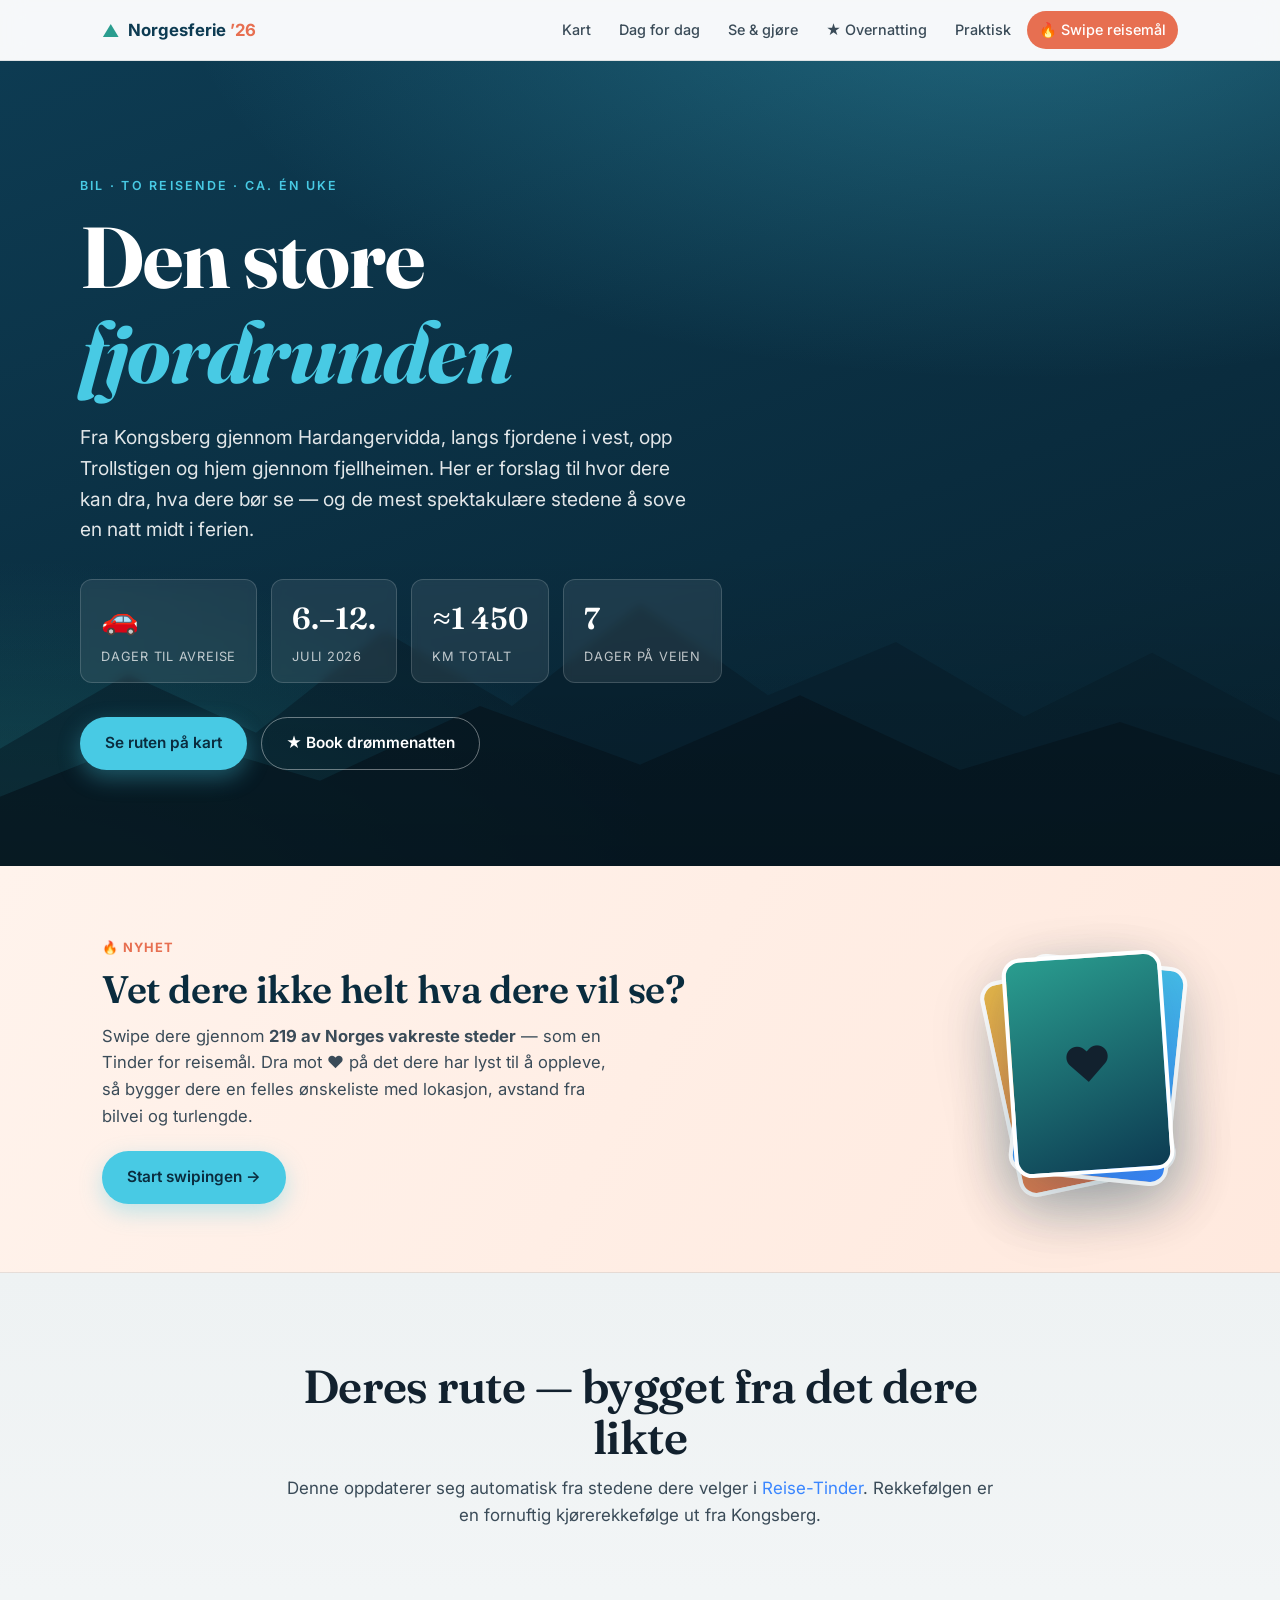
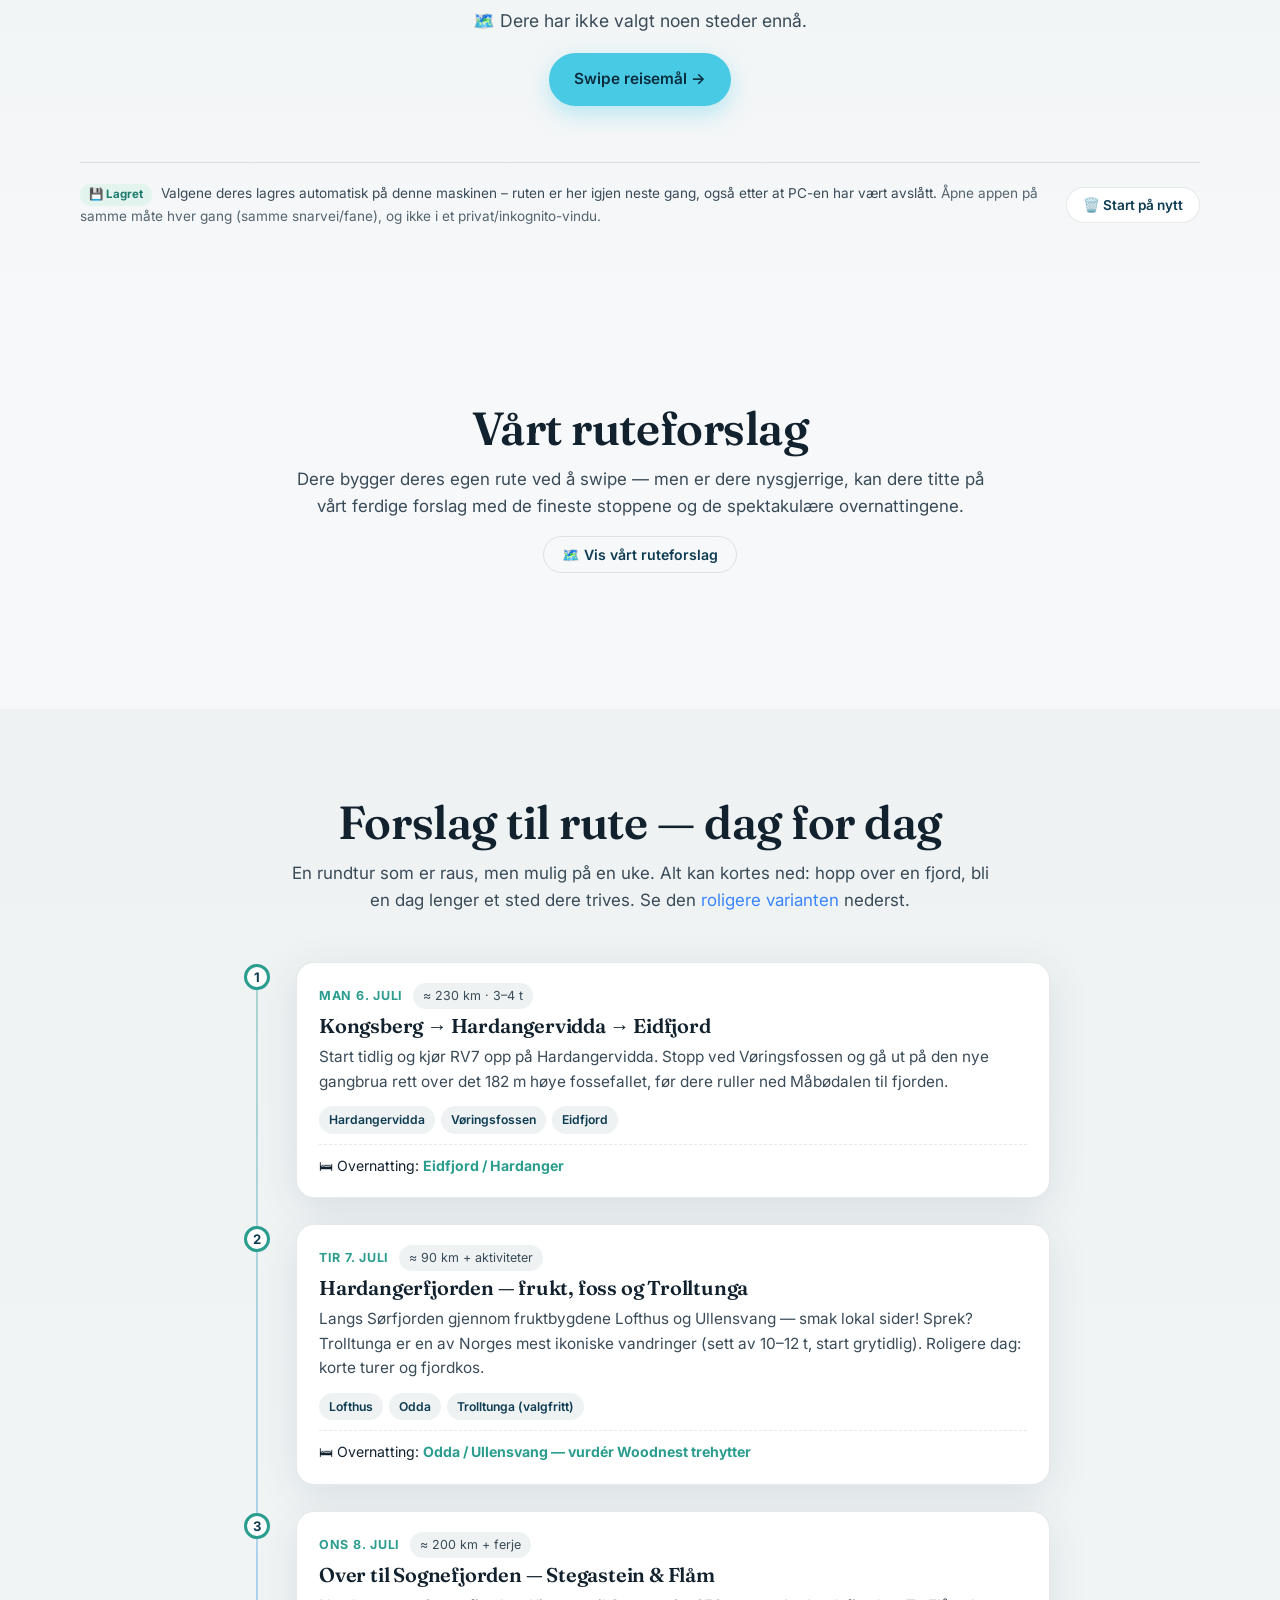
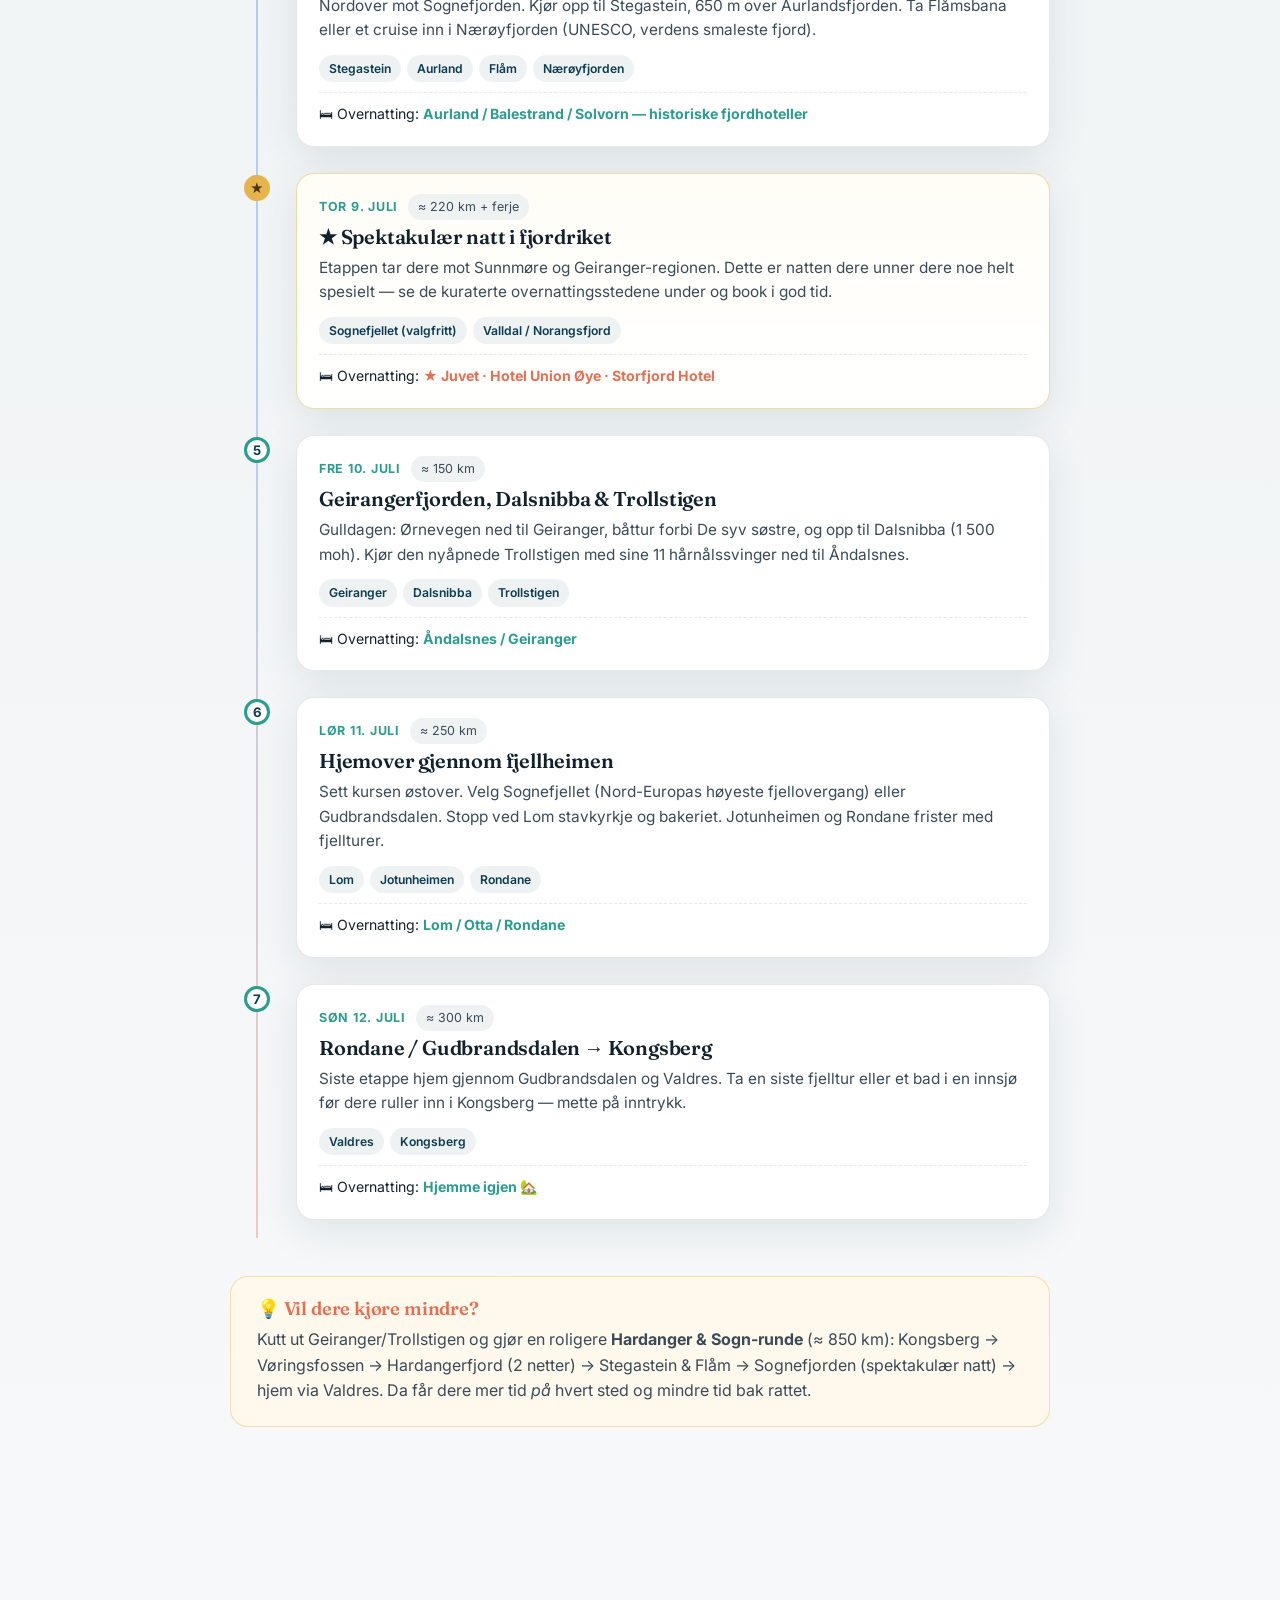
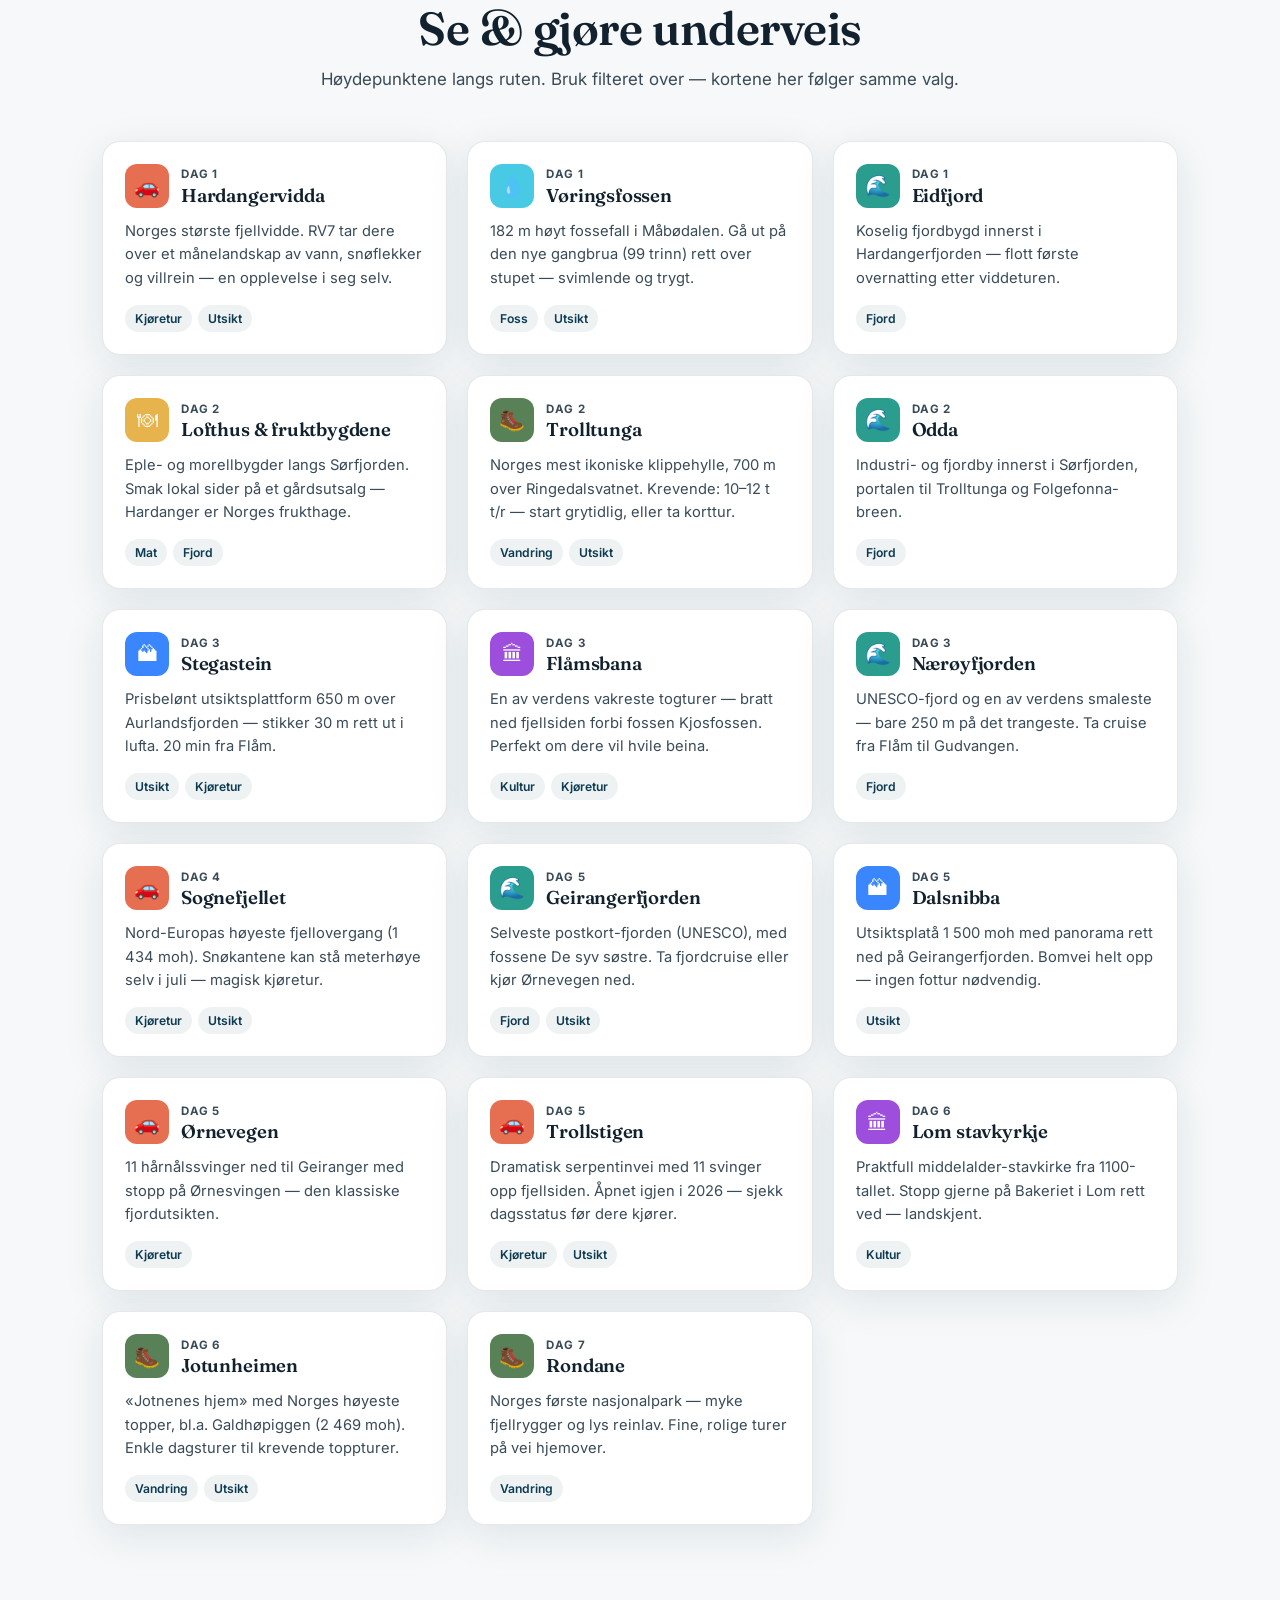
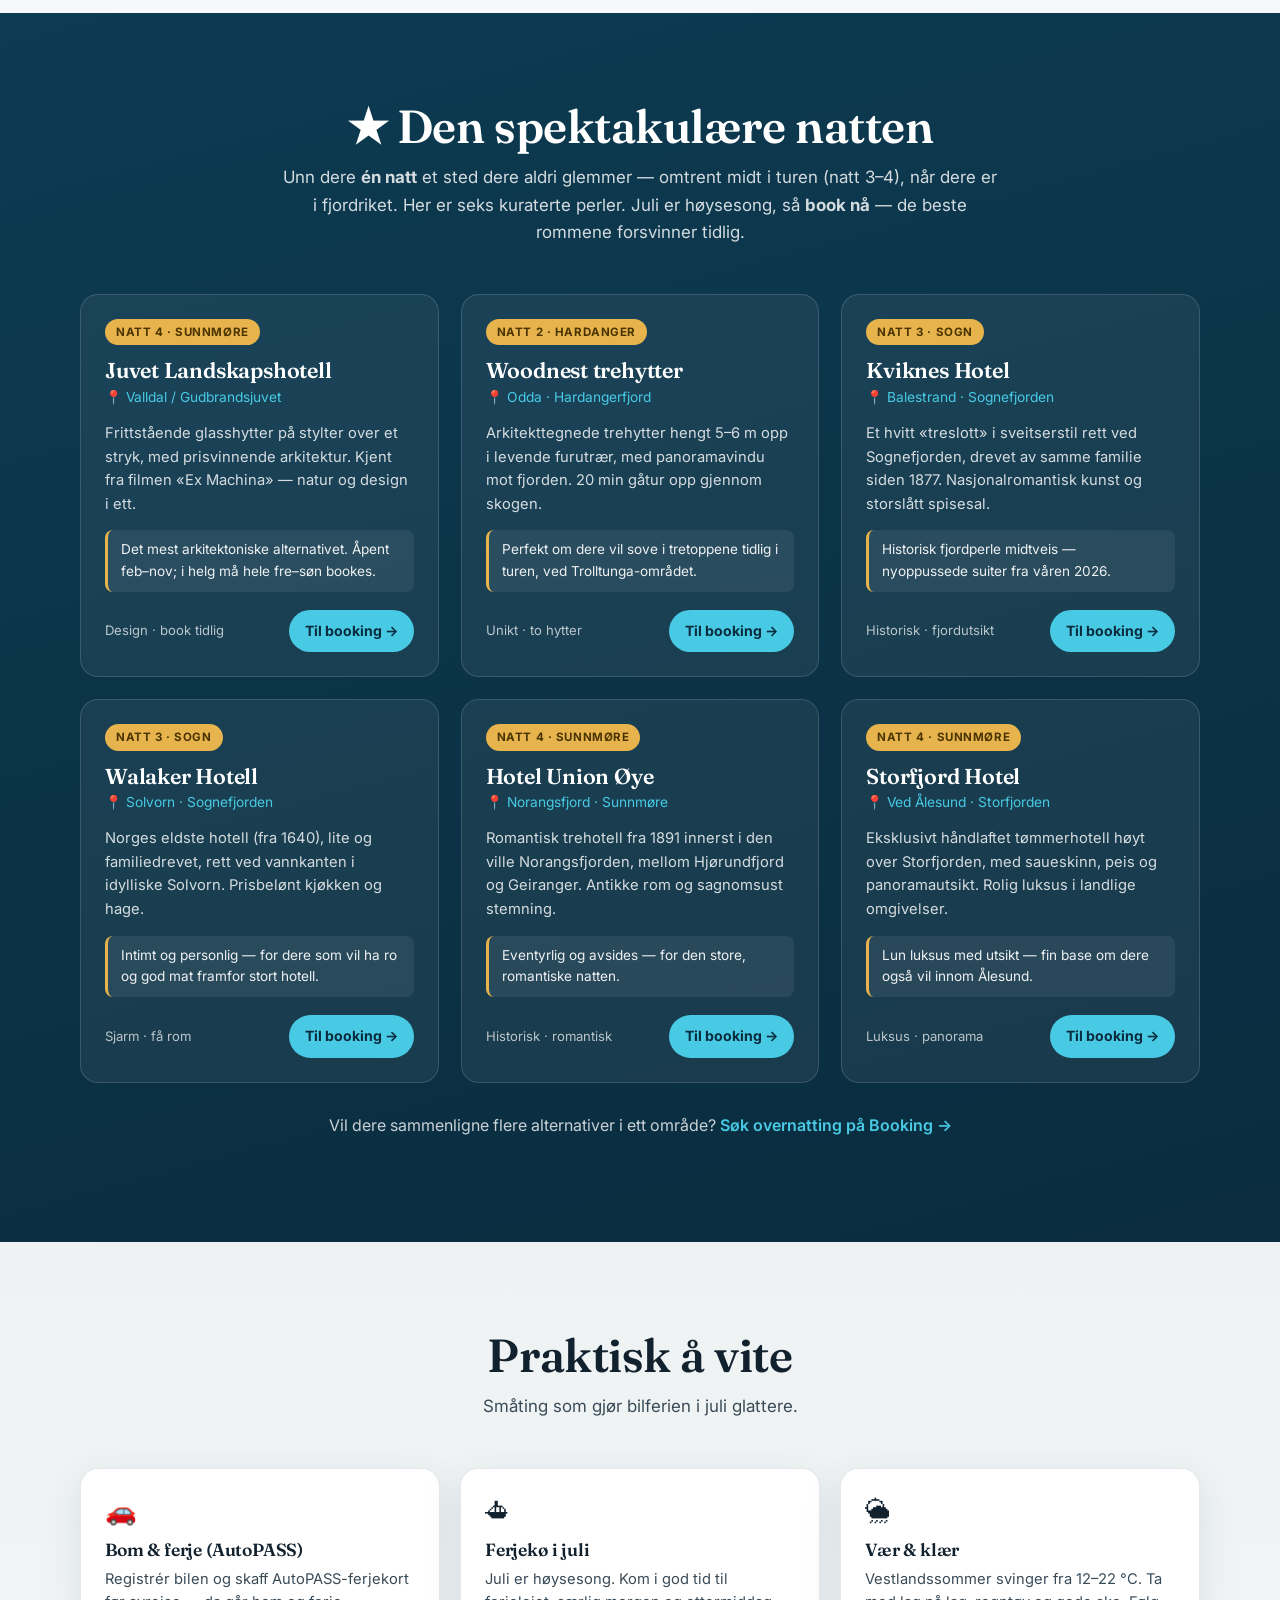
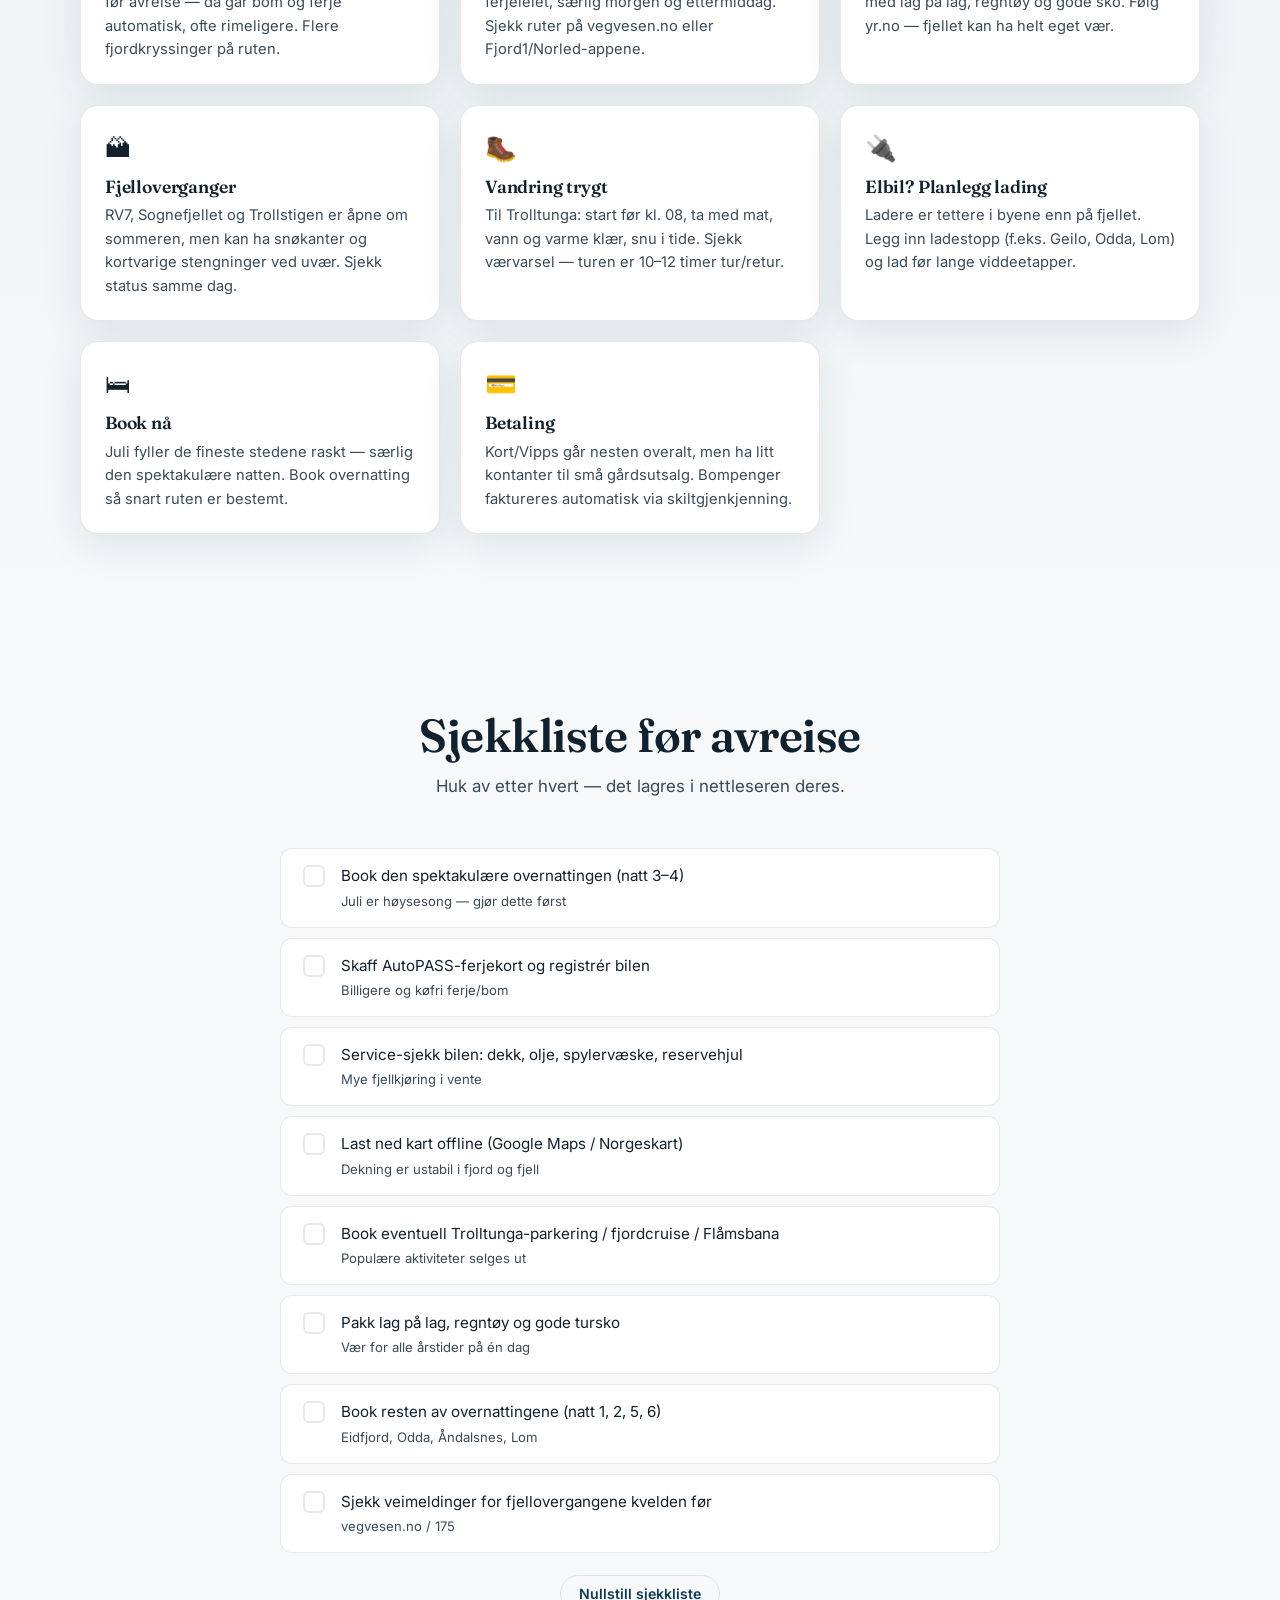
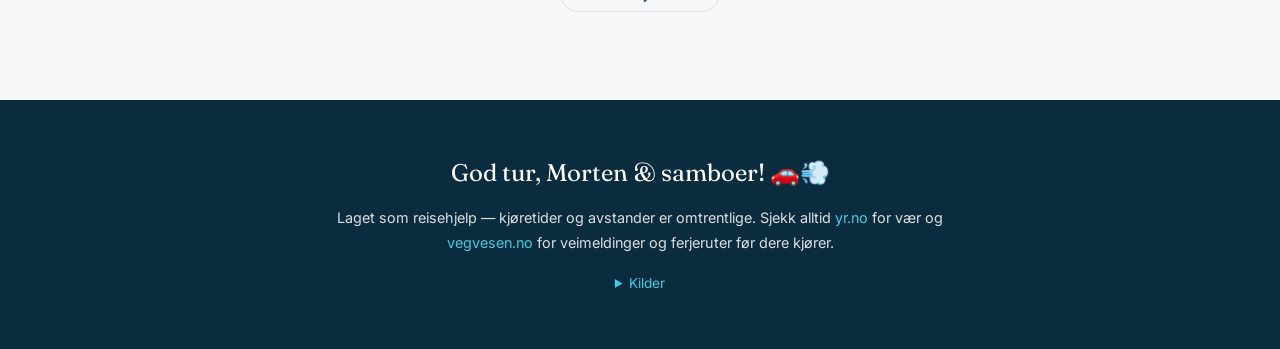
==== index.html @ 622893d9 "Norgesferie 2026 – sikkerhetspunkt etter QA-runde Komplett app: reiseplanlegger (index.html) + Reise" ====
<!DOCTYPE html>
<html lang="no">
<head>
  <meta charset="UTF-8" />
  <meta name="viewport" content="width=device-width, initial-scale=1.0" />
  <title>Norgesferie 2026 · Fjordrunden fra Kongsberg</title>
  <meta name="description" content="Reiseplanlegger for en uke på norgesferie i bil fra Kongsberg — rute, severdigheter og spektakulær overnatting." />
  <meta name="theme-color" content="#0d3b52" />
  <link rel="icon" href="data:image/svg+xml,<svg xmlns='http://www.w3.org/2000/svg' viewBox='0 0 100 100'><text y='.9em' font-size='90'>🏔️</text></svg>" />

  <!-- Leaflet (interaktivt kart) -->
  <link rel="stylesheet" href="https://unpkg.com/leaflet@1.9.4/dist/leaflet.css"
        integrity="sha256-p4NxAoJBhIIN+hmNHrzRCf9tD/miZyoHS5obTRR9BMY=" crossorigin="" />
  <script src="https://unpkg.com/leaflet@1.9.4/dist/leaflet.js"
          integrity="sha256-20nQCchB9co0qIjJZRGuk2/Z9VM+kNiyxNV1lvTlZBo=" crossorigin=""></script>

  <!-- Fonter -->
  <link rel="preconnect" href="https://fonts.googleapis.com" />
  <link rel="preconnect" href="https://fonts.gstatic.com" crossorigin />
  <link href="https://fonts.googleapis.com/css2?family=Fraunces:opsz,wght@9..144,500;9..144,600;9..144,700&family=Inter:wght@400;500;600;700&display=swap" rel="stylesheet" />

  <link rel="stylesheet" href="styles.css" />
</head>
<body>

  <!-- ===== TOPPMENY ===== -->
  <header class="nav" id="top">
    <div class="nav__inner">
      <a href="#top" class="nav__brand">
        <span class="nav__logo">▲</span>
        <span>Norgesferie<span class="nav__year"> ’26</span></span>
      </a>
      <nav class="nav__links">
        <a href="#kart">Kart</a>
        <a href="#rute">Dag for dag</a>
        <a href="#severdigheter">Se & gjøre</a>
        <a href="#overnatting">★ Overnatting</a>
        <a href="#praktisk">Praktisk</a>
        <a href="swipe.html" class="nav__cta">🔥 Swipe reisemål</a>
      </nav>
    </div>
  </header>

  <!-- ===== HERO ===== -->
  <section class="hero">
    <div class="hero__bg" aria-hidden="true"></div>
    <div class="hero__content">
      <p class="hero__eyebrow">Bil · to reisende · ca. én uke</p>
      <h1 class="hero__title">Den store<br /><span>fjordrunden</span></h1>
      <p class="hero__lead">
        Fra Kongsberg gjennom Hardangervidda, langs fjordene i vest, opp Trollstigen
        og hjem gjennom fjellheimen. Her er forslag til hvor dere kan dra, hva dere bør se —
        og de mest spektakulære stedene å sove en natt midt i ferien.
      </p>
      <div class="hero__facts">
        <div class="fact">
          <span class="fact__num" id="countdown">–</span>
          <span class="fact__label">dager til avreise</span>
        </div>
        <div class="fact">
          <span class="fact__num">6.–12.</span>
          <span class="fact__label">juli 2026</span>
        </div>
        <div class="fact">
          <span class="fact__num">≈1 450</span>
          <span class="fact__label">km totalt</span>
        </div>
        <div class="fact">
          <span class="fact__num">7</span>
          <span class="fact__label">dager på veien</span>
        </div>
      </div>
      <div class="hero__cta">
        <a href="#kart" class="btn btn--primary">Se ruten på kart</a>
        <a href="#overnatting" class="btn btn--ghost">★ Book drømmenatten</a>
      </div>
    </div>
  </section>

  <!-- ===== SWIPE-PROMO ===== -->
  <section class="promo">
    <div class="promo__inner">
      <div class="promo__text">
        <span class="promo__eyebrow">🔥 Nyhet</span>
        <h2>Vet dere ikke helt hva dere vil se?</h2>
        <p>Swipe dere gjennom <strong>219 av Norges vakreste steder</strong> — som en Tinder for reisemål. Dra mot ❤️ på det dere har lyst til å oppleve, så bygger dere en felles ønskeliste med lokasjon, avstand fra bilvei og turlengde.</p>
        <a href="swipe.html" class="btn btn--primary">Start swipingen →</a>
      </div>
      <div class="promo__cards" aria-hidden="true">
        <div class="promo__card promo__card--3"></div>
        <div class="promo__card promo__card--2"></div>
        <div class="promo__card promo__card--1">
          <span>❤️</span>
        </div>
      </div>
    </div>
  </section>

  <!-- ===== PERSONLIG RUTE (fra swipe) ===== -->
  <section id="minrute" class="section section--tint">
    <div class="section__head">
      <h2>Deres rute — bygget fra det dere likte</h2>
      <p>Denne oppdaterer seg automatisk fra stedene dere velger i <a href="swipe.html">Reise-Tinder</a>. Rekkefølgen er en fornuftig kjørerekkefølge ut fra Kongsberg.</p>
    </div>
    <div id="minrute-body"><!-- fylles av JS --></div>
    <div id="vraket-wrap"><!-- «nei»-bunken + fjernede, fylles av JS --></div>
    <div class="lagring">
      <p class="lagring__note"><span class="lagring__badge">💾 Lagret</span> Valgene deres lagres automatisk på denne maskinen – ruten er her igjen neste gang, også etter at PC-en har vært avslått. <span class="lagring__hint">Åpne appen på samme måte hver gang (samme snarvei/fane), og ikke i et privat/inkognito-vindu.</span></p>
      <button class="reset-btn" id="reset-all">🗑️ Start på nytt</button>
    </div>
  </section>

  <!-- ===== KART ===== -->
  <section id="kart" class="section">
    <div class="section__head">
      <h2>Vårt ruteforslag</h2>
      <p>Dere bygger deres egen rute ved å swipe — men er dere nysgjerrige, kan dere titte på vårt ferdige forslag med de fineste stoppene og de spektakulære overnattingene.</p>
      <button class="btn btn--ghost btn--sm" id="kart-toggle" aria-expanded="false" aria-controls="kart-reveal">🗺️ Vis vårt ruteforslag</button>
    </div>

    <div id="kart-reveal" hidden>
    <div class="filters" id="filters">
      <button class="chip chip--active" data-filter="all">Alt</button>
      <button class="chip" data-filter="Fjord">🌊 Fjord</button>
      <button class="chip" data-filter="Utsikt">🏔 Utsikt</button>
      <button class="chip" data-filter="Foss">💧 Foss</button>
      <button class="chip" data-filter="Kjøretur">🚗 Kjøretur</button>
      <button class="chip" data-filter="Vandring">🥾 Vandring</button>
      <button class="chip" data-filter="Kultur">🏛 Kultur</button>
      <button class="chip" data-filter="Mat">🍽 Mat & drikke</button>
    </div>

    <div class="map-wrap">
      <div id="map" role="application" aria-label="Kart over reiseruten"></div>
      <div class="map-legend">
        <span><i class="dot" style="background:#2a9d8f"></i>Fjord</span>
        <span><i class="dot" style="background:#3a86ff"></i>Utsikt</span>
        <span><i class="dot" style="background:#48cae4"></i>Foss</span>
        <span><i class="dot" style="background:#e76f51"></i>Kjøretur</span>
        <span><i class="dot" style="background:#588157"></i>Vandring</span>
        <span><i class="dot" style="background:#9d4edd"></i>Kultur</span>
        <span><i class="dot dot--star">★</i>Overnatting</span>
      </div>
    </div>
    </div>
  </section>

  <!-- ===== DAG FOR DAG ===== -->
  <section id="rute" class="section section--tint">
    <div class="section__head">
      <h2>Forslag til rute — dag for dag</h2>
      <p>En rundtur som er raus, men mulig på en uke. Alt kan kortes ned: hopp over en fjord, bli en dag lenger et sted dere trives. Se den <a href="#rolig-alt">roligere varianten</a> nederst.</p>
    </div>
    <div class="timeline" id="timeline"><!-- fylles av JS --></div>

    <div id="rolig-alt" class="callout">
      <h3>💡 Vil dere kjøre mindre?</h3>
      <p>
        Kutt ut Geiranger/Trollstigen og gjør en roligere <strong>Hardanger &amp; Sogn-runde</strong>
        (≈ 850 km): Kongsberg → Vøringsfossen → Hardangerfjord (2 netter) → Stegastein &amp; Flåm →
        Sognefjorden (spektakulær natt) → hjem via Valdres. Da får dere mer tid <em>på</em> hvert sted
        og mindre tid bak rattet.
      </p>
    </div>
  </section>

  <!-- ===== SE OG GJØRE ===== -->
  <section id="severdigheter" class="section">
    <div class="section__head">
      <h2>Se &amp; gjøre underveis</h2>
      <p>Høydepunktene langs ruten. Bruk filteret over — kortene her følger samme valg.</p>
    </div>
    <div class="cards" id="poi-cards"><!-- fylles av JS --></div>
    <p class="empty-msg" id="poi-empty" hidden>Ingen treff på dette filteret — prøv «Alt».</p>
  </section>

  <!-- ===== OVERNATTING ===== -->
  <section id="overnatting" class="section section--dark">
    <div class="section__head">
      <h2>★ Den spektakulære natten</h2>
      <p>
        Unn dere <strong>én natt</strong> et sted dere aldri glemmer — omtrent midt i turen (natt 3–4),
        når dere er i fjordriket. Her er seks kuraterte perler. Juli er høysesong, så
        <strong>book nå</strong> — de beste rommene forsvinner tidlig.
      </p>
    </div>
    <div class="stays" id="stays"><!-- fylles av JS --></div>
    <p class="stays__foot">
      Vil dere sammenligne flere alternativer i ett område?
      <a href="https://www.booking.com/searchresults.html?ss=Sognefjorden%2C%20Norge" target="_blank" rel="noopener">Søk overnatting på Booking →</a>
    </p>
  </section>

  <!-- ===== PRAKTISK ===== -->
  <section id="praktisk" class="section section--tint">
    <div class="section__head">
      <h2>Praktisk å vite</h2>
      <p>Småting som gjør bilferien i juli glattere.</p>
    </div>
    <div class="info-grid" id="info-grid"><!-- fylles av JS --></div>
  </section>

  <!-- ===== SJEKKLISTE ===== -->
  <section id="sjekkliste" class="section">
    <div class="section__head">
      <h2>Sjekkliste før avreise</h2>
      <p>Huk av etter hvert — det lagres i nettleseren deres.</p>
    </div>
    <div class="checklist" id="checklist"><!-- fylles av JS --></div>
    <button class="btn btn--ghost btn--sm" id="reset-checklist">Nullstill sjekkliste</button>
  </section>

  <!-- ===== FOOTER ===== -->
  <footer class="footer">
    <div class="footer__inner">
      <p class="footer__title">God tur, Morten &amp; samboer! 🚗💨</p>
      <p class="footer__note">
        Laget som reisehjelp — kjøretider og avstander er omtrentlige. Sjekk alltid
        <a href="https://www.yr.no" target="_blank" rel="noopener">yr.no</a> for vær og
        <a href="https://www.vegvesen.no/trafikk/" target="_blank" rel="noopener">vegvesen.no</a> for veimeldinger og ferjeruter før dere kjører.
      </p>
      <details class="footer__sources">
        <summary>Kilder</summary>
        <ul>
          <li><a href="https://www.fjordnorway.com/no/reiseinspirasjon/informasjon-om-stenging-av-trollstigen" target="_blank" rel="noopener">Fjord Norway — Trollstigen åpning/stenging</a></li>
          <li><a href="https://www.nasjonaleturistveger.no/en/routes/hardangervidda/" target="_blank" rel="noopener">Nasjonale turistveger — Hardangervidda &amp; Vøringsfossen</a></li>
          <li><a href="https://juvet.com/en" target="_blank" rel="noopener">Juvet Landskapshotell</a></li>
          <li><a href="https://www.roomandwild.com/room-trees-norway" target="_blank" rel="noopener">Woodnest — Odda Treehouse</a></li>
          <li><a href="https://en.kviknes.no/" target="_blank" rel="noopener">Kviknes Hotel, Balestrand</a></li>
          <li><a href="https://www.visitnorway.com/hotels-more/hotels/exclusive-hotels/" target="_blank" rel="noopener">Visit Norway — hoteller i særklasse</a></li>
          <li><a href="https://en.visitbergen.com/things-to-do/norway-fjords/stegastein-viewpoint-near-flam-with-spectacular-fjord-views" target="_blank" rel="noopener">Stegastein utsiktspunkt</a></li>
        </ul>
      </details>
    </div>
  </footer>

  <script src="places.js"></script>
  <script src="app.js"></script>
</body>
</html>
---- styles.css ----
/* ===== Variabler & grunn ===== */
:root {
  --ink:        #12212e;
  --ink-soft:   #3a4b58;
  --paper:      #f6f8f9;
  --paper-2:    #eef2f3;
  --white:      #ffffff;
  --fjord:      #0d3b52;
  --fjord-deep: #0a2c3e;
  --teal:       #2a9d8f;
  --sea:        #3a86ff;
  --ice:        #48cae4;
  --sun:        #e9b949;
  --coral:      #e76f51;
  --gold:       #e7b34c;
  --line:       rgba(18, 33, 46, 0.10);
  --shadow:     0 10px 40px rgba(13, 59, 82, 0.10);
  --shadow-lg:  0 20px 60px rgba(13, 59, 82, 0.18);
  --radius:     18px;
  --radius-sm:  12px;
  --maxw:       1120px;
  --serif: "Fraunces", Georgia, "Times New Roman", serif;
  --sans:  "Inter", -apple-system, BlinkMacSystemFont, "Segoe UI", Roboto, sans-serif;
}

* { box-sizing: border-box; }

html { scroll-behavior: smooth; scroll-padding-top: 74px; }

body {
  margin: 0;
  font-family: var(--sans);
  color: var(--ink);
  background: var(--paper);
  line-height: 1.6;
  -webkit-font-smoothing: antialiased;
}

h1, h2, h3 { font-family: var(--serif); font-weight: 600; line-height: 1.1; letter-spacing: -0.01em; }
a { color: var(--sea); text-decoration: none; }
a:hover { text-decoration: underline; }
img { max-width: 100%; }

/* ===== Toppmeny ===== */
.nav {
  position: sticky; top: 0; z-index: 1000;
  background: rgba(246, 248, 249, 0.85);
  backdrop-filter: saturate(180%) blur(12px);
  border-bottom: 1px solid var(--line);
}
.nav__inner {
  max-width: var(--maxw); margin: 0 auto; padding: 0 22px;
  height: 60px; display: flex; align-items: center; justify-content: space-between;
}
.nav__brand {
  display: flex; align-items: center; gap: 9px;
  font-weight: 700; font-size: 1.05rem; color: var(--fjord); text-decoration: none;
}
.nav__logo { color: var(--teal); transform: translateY(1px); }
.nav__year { color: var(--coral); }
.nav__links { display: flex; gap: 4px; flex-wrap: wrap; }
.nav__links a {
  color: var(--ink-soft); font-weight: 500; font-size: 0.9rem;
  padding: 7px 12px; border-radius: 999px; text-decoration: none; transition: background .15s, color .15s;
}
.nav__links a:hover { background: var(--paper-2); color: var(--fjord); }
.nav__cta { background: var(--coral); color: #fff !important; }
.nav__cta:hover { background: #d65f43; color: #fff !important; }

/* ===== Hero ===== */
.hero {
  position: relative; overflow: hidden;
  color: var(--white);
  padding: clamp(56px, 9vw, 116px) 22px clamp(60px, 8vw, 96px);
}
.hero__bg {
  position: absolute; inset: 0; z-index: 0;
  background:
    radial-gradient(120% 90% at 80% -10%, rgba(72, 202, 228, 0.35), transparent 55%),
    radial-gradient(90% 80% at 0% 110%, rgba(42, 157, 143, 0.40), transparent 60%),
    linear-gradient(160deg, var(--fjord) 0%, var(--fjord-deep) 60%, #08222f 100%);
}
.hero__bg::after {
  content: ""; position: absolute; inset: 0;
  background-image:
    linear-gradient(transparent 60%, rgba(0,0,0,0.15)),
    url("data:image/svg+xml,%3Csvg xmlns='http://www.w3.org/2000/svg' width='1200' height='300' viewBox='0 0 1200 300'%3E%3Cpath d='M0 300 L0 190 L120 120 L240 175 L360 80 L480 150 L600 55 L720 140 L840 90 L960 160 L1080 100 L1200 165 L1200 300 Z' fill='%23081e2a' opacity='0.55'/%3E%3Cpath d='M0 300 L0 235 L150 175 L300 220 L450 150 L600 205 L750 140 L900 210 L1050 165 L1200 215 L1200 300 Z' fill='%23061620' opacity='0.7'/%3E%3C/svg%3E");
  background-repeat: no-repeat; background-position: bottom; background-size: 100% auto;
}
.hero__content { position: relative; z-index: 1; max-width: var(--maxw); margin: 0 auto; }
.hero__eyebrow {
  text-transform: uppercase; letter-spacing: 0.18em; font-size: 0.78rem; font-weight: 600;
  color: var(--ice); margin: 0 0 14px;
}
.hero__title { font-size: clamp(2.8rem, 8vw, 5.4rem); margin: 0 0 22px; font-weight: 700; }
.hero__title span { color: var(--ice); font-style: italic; }
.hero__lead { max-width: 620px; font-size: clamp(1.02rem, 2vw, 1.2rem); color: rgba(255,255,255,0.88); margin: 0 0 34px; }

.hero__facts { display: flex; flex-wrap: wrap; gap: 14px; margin-bottom: 34px; }
.fact {
  background: rgba(255,255,255,0.08); border: 1px solid rgba(255,255,255,0.16);
  border-radius: var(--radius-sm); padding: 14px 20px; min-width: 118px;
  backdrop-filter: blur(4px);
}
.fact__num { display: block; font-family: var(--serif); font-size: 1.9rem; font-weight: 600; color: var(--white); }
.fact__label { font-size: 0.8rem; color: rgba(255,255,255,0.72); text-transform: uppercase; letter-spacing: 0.06em; }

.hero__cta { display: flex; gap: 14px; flex-wrap: wrap; }

/* ===== Swipe-promo ===== */
.promo { background: linear-gradient(120deg, #fff3ec 0%, #ffe9de 100%); border-bottom: 1px solid var(--line); }
.promo__inner {
  max-width: var(--maxw); margin: 0 auto; padding: clamp(40px, 6vw, 68px) 22px;
  display: flex; align-items: center; gap: 40px; justify-content: space-between; flex-wrap: wrap;
}
.promo__text { flex: 1 1 380px; }
.promo__eyebrow { display: inline-block; font-size: 0.8rem; font-weight: 700; text-transform: uppercase; letter-spacing: 0.08em; color: var(--coral); margin-bottom: 10px; }
.promo__text h2 { font-size: clamp(1.6rem, 3.5vw, 2.4rem); margin: 0 0 12px; color: var(--fjord-deep); }
.promo__text p { color: var(--ink-soft); font-size: 1.04rem; margin: 0 0 22px; max-width: 520px; }

.promo__cards { position: relative; width: 200px; height: 250px; flex: none; }
.promo__card { position: absolute; width: 160px; height: 220px; border-radius: 18px; box-shadow: var(--shadow-lg); border: 4px solid #fff; }
.promo__card--1 { left: 30px; top: 10px; z-index: 3; transform: rotate(-4deg);
  background: linear-gradient(160deg, #2a9d8f, #0d3b52); display: grid; place-items: center; }
.promo__card--1 span { font-size: 3rem; }
.promo__card--2 { left: 40px; top: 16px; z-index: 2; transform: rotate(6deg); background: linear-gradient(160deg, #48cae4, #3a86ff); }
.promo__card--3 { left: 20px; top: 22px; z-index: 1; transform: rotate(-12deg); background: linear-gradient(160deg, #e9b949, #e76f51); }
@media (max-width: 620px) { .promo__cards { display: none; } }

/* ===== Knapper ===== */
.btn {
  display: inline-flex; align-items: center; gap: 8px;
  font-family: var(--sans); font-weight: 600; font-size: 0.96rem;
  padding: 13px 24px; border-radius: 999px; border: 1px solid transparent;
  cursor: pointer; text-decoration: none; transition: transform .12s, box-shadow .15s, background .15s;
}
.btn:hover { transform: translateY(-2px); text-decoration: none; }
.btn--primary { background: var(--ice); color: var(--fjord-deep); box-shadow: 0 8px 22px rgba(72,202,228,0.35); }
.btn--primary:hover { background: #6bd6ec; }
.btn--ghost { background: transparent; border-color: rgba(255,255,255,0.4); color: var(--white); }
.btn--ghost:hover { background: rgba(255,255,255,0.1); }
.section .btn--ghost { border-color: var(--line); color: var(--fjord); }
.section .btn--ghost:hover { background: var(--paper-2); }
.btn--sm { padding: 9px 18px; font-size: 0.88rem; }

/* ===== Seksjoner ===== */
.section { max-width: var(--maxw); margin: 0 auto; padding: clamp(52px, 8vw, 88px) 22px; }
.section--tint { max-width: none; background: linear-gradient(180deg, var(--paper-2), var(--paper)); }
.section--tint > * { max-width: var(--maxw); margin-left: auto; margin-right: auto; }
.section--dark { max-width: none; background: linear-gradient(165deg, var(--fjord) 0%, var(--fjord-deep) 100%); color: var(--white); }
.section--dark > * { max-width: var(--maxw); margin-left: auto; margin-right: auto; }
.section--dark h2, .section--dark h3 { color: var(--white); }
.section--dark .section__head p { color: rgba(255,255,255,0.82); }

.section__head { max-width: 720px; margin: 0 auto clamp(30px, 5vw, 48px); text-align: center; }
.section__head h2 { font-size: clamp(1.9rem, 4vw, 2.9rem); margin: 0 0 12px; }
.section__head p { font-size: 1.06rem; color: var(--ink-soft); margin: 0; }
#kart-toggle { margin-top: 16px; }

/* ===== Filter-chips ===== */
.filters { display: flex; flex-wrap: wrap; gap: 10px; justify-content: center; margin-bottom: 26px; }
.chip {
  font-family: var(--sans); font-weight: 600; font-size: 0.9rem;
  padding: 9px 16px; border-radius: 999px; cursor: pointer;
  background: var(--white); color: var(--ink-soft); border: 1px solid var(--line);
  transition: all .15s;
}
.chip:hover { border-color: var(--teal); color: var(--fjord); }
.chip--active { background: var(--fjord); color: var(--white); border-color: var(--fjord); }

/* ===== Kart ===== */
.map-wrap { position: relative; border-radius: var(--radius); overflow: hidden; box-shadow: var(--shadow-lg); border: 1px solid var(--line); }
#map { height: clamp(400px, 62vh, 640px); width: 100%; background: #aadaf0; z-index: 1; }
.map-legend {
  position: absolute; right: 12px; bottom: 12px; z-index: 500;
  background: rgba(255,255,255,0.94); border-radius: 12px; padding: 10px 12px;
  display: flex; flex-direction: column; gap: 5px; box-shadow: var(--shadow);
  font-size: 0.78rem; color: var(--ink-soft);
}
.map-legend span { display: flex; align-items: center; gap: 7px; }
.dot { width: 12px; height: 12px; border-radius: 50%; display: inline-block; flex: none; }
.dot--star { background: var(--gold); color: #4a3400; display: grid; place-items: center; font-size: 9px; line-height: 1; border-radius: 4px; }

/* Leaflet markør-pins */
.pin { display: grid; place-items: center; width: 26px; height: 26px; border-radius: 50% 50% 50% 0;
  transform: rotate(-45deg); border: 2px solid #fff; box-shadow: 0 3px 8px rgba(0,0,0,0.3); }
.pin span { transform: rotate(45deg); font-size: 11px; }
.pin--star { border-radius: 8px; transform: none; background: var(--gold) !important; }
.pin--star span { transform: none; font-size: 14px; }
.pin--num { background: var(--coral); }
.pin--num span { font-weight: 700; font-size: 12px; }
.leaflet-popup-content-wrapper { border-radius: 12px; }
.leaflet-popup-content { margin: 12px 14px; font-family: var(--sans); }
.popup h4 { margin: 0 0 4px; font-family: var(--serif); font-size: 1.02rem; color: var(--fjord); }
.popup .popup__day { font-size: 0.74rem; text-transform: uppercase; letter-spacing: 0.05em; color: var(--teal); font-weight: 700; }
.popup p { margin: 5px 0 0; font-size: 0.86rem; color: var(--ink-soft); }
.popup a { font-size: 0.85rem; font-weight: 600; }

/* ===== Timeline (dag for dag) ===== */
.timeline { position: relative; max-width: 820px; margin: 0 auto; }
.timeline::before { content: ""; position: absolute; left: 26px; top: 8px; bottom: 8px; width: 2px;
  background: linear-gradient(var(--teal), var(--sea), var(--coral)); opacity: 0.35; }
.day { position: relative; padding: 0 0 26px 66px; }
.day__dot {
  position: absolute; left: 14px; top: 2px; width: 26px; height: 26px; border-radius: 50%;
  background: var(--white); border: 3px solid var(--teal); color: var(--fjord);
  display: grid; place-items: center; font-weight: 700; font-size: 0.82rem; z-index: 1;
}
.day--star .day__dot { border-color: var(--gold); background: var(--gold); color: #4a3400; }
.day__card { background: var(--white); border: 1px solid var(--line); border-radius: var(--radius); padding: 20px 22px; box-shadow: var(--shadow); }
.day--star .day__card { border-color: rgba(231,179,76,0.5); background: linear-gradient(180deg, #fffdf6, var(--white)); }
.day__meta { display: flex; align-items: center; gap: 10px; flex-wrap: wrap; margin-bottom: 6px; }
.day__date { font-size: 0.78rem; font-weight: 700; text-transform: uppercase; letter-spacing: 0.06em; color: var(--teal); }
.day__drive { font-size: 0.78rem; color: var(--ink-soft); background: var(--paper-2); padding: 3px 10px; border-radius: 999px; }
.day__card h3 { font-size: 1.25rem; margin: 0 0 8px; }
.day__card p { margin: 0 0 12px; color: var(--ink-soft); font-size: 0.96rem; }
.day__stops { display: flex; flex-wrap: wrap; gap: 6px; margin-bottom: 10px; }
.tag { font-size: 0.76rem; font-weight: 600; background: var(--paper-2); color: var(--fjord); padding: 4px 10px; border-radius: 999px; }
.day__sleep { font-size: 0.88rem; color: var(--ink); border-top: 1px dashed var(--line); padding-top: 10px; }
.day__sleep b { color: var(--teal); }
.day--star .day__sleep b { color: var(--coral); }

/* ===== Callout ===== */
.callout { max-width: 820px; margin: 30px auto 0; background: #fff8ec; border: 1px solid rgba(231,179,76,0.4);
  border-radius: var(--radius); padding: 22px 26px; }
.callout h3 { margin: 0 0 8px; font-size: 1.15rem; color: var(--coral); }
.callout p { margin: 0; color: var(--ink-soft); }

/* ===== Kort (severdigheter) ===== */
.cards { display: grid; grid-template-columns: repeat(auto-fill, minmax(268px, 1fr)); gap: 20px; }
.card {
  background: var(--white); border: 1px solid var(--line); border-radius: var(--radius);
  padding: 22px; box-shadow: var(--shadow); transition: transform .15s, box-shadow .15s;
  display: flex; flex-direction: column;
}
.card:hover { transform: translateY(-4px); box-shadow: var(--shadow-lg); }
.card__top { display: flex; align-items: center; gap: 12px; margin-bottom: 12px; }
.card__icon { width: 44px; height: 44px; border-radius: 12px; display: grid; place-items: center; font-size: 1.3rem; flex: none; color: #fff; }
.card__day { font-size: 0.72rem; font-weight: 700; text-transform: uppercase; letter-spacing: 0.05em; color: var(--ink-soft); }
.card h3 { font-size: 1.16rem; margin: 2px 0 0; }
.card p { color: var(--ink-soft); font-size: 0.92rem; margin: 0 0 14px; flex: 1; }
.card__tags { display: flex; flex-wrap: wrap; gap: 6px; }
.card.is-hidden { display: none; }
.empty-msg { text-align: center; color: var(--ink-soft); font-style: italic; margin-top: 20px; }

/* ===== Overnatting ===== */
.stays { display: grid; grid-template-columns: repeat(auto-fill, minmax(300px, 1fr)); gap: 22px; }
.stay {
  background: rgba(255,255,255,0.06); border: 1px solid rgba(255,255,255,0.14);
  border-radius: var(--radius); padding: 24px; display: flex; flex-direction: column;
  transition: transform .15s, background .15s, border-color .15s;
}
.stay:hover { transform: translateY(-4px); background: rgba(255,255,255,0.10); border-color: rgba(231,179,76,0.5); }
.stay__badge { align-self: flex-start; font-size: 0.72rem; font-weight: 700; text-transform: uppercase; letter-spacing: 0.05em;
  color: #4a3400; background: var(--gold); padding: 4px 11px; border-radius: 999px; margin-bottom: 14px; }
.stay__name { font-family: var(--serif); font-size: 1.35rem; font-weight: 600; margin: 0 0 3px; color: #fff; }
.stay__place { font-size: 0.86rem; color: var(--ice); margin: 0 0 14px; display: flex; align-items: center; gap: 6px; }
.stay__desc { font-size: 0.92rem; color: rgba(255,255,255,0.82); margin: 0 0 14px; flex: 1; }
.stay__why { font-size: 0.85rem; color: rgba(255,255,255,0.92); background: rgba(255,255,255,0.07); border-left: 3px solid var(--gold);
  padding: 9px 13px; border-radius: 8px; margin: 0 0 18px; }
.stay__foot-row { display: flex; align-items: center; justify-content: space-between; gap: 12px; margin-top: auto; }
.stay__price { font-size: 0.82rem; color: rgba(255,255,255,0.7); }
.stay__link { display: inline-flex; align-items: center; gap: 6px; background: var(--ice); color: var(--fjord-deep);
  font-weight: 700; font-size: 0.88rem; padding: 10px 16px; border-radius: 999px; text-decoration: none; transition: background .15s, transform .12s; }
.stay__link:hover { background: #6bd6ec; text-decoration: none; transform: translateX(2px); }
.stays__foot { text-align: center; margin-top: 30px; color: rgba(255,255,255,0.78); }
.stays__foot a { color: var(--ice); font-weight: 600; }

/* ===== Info-grid (praktisk) ===== */
.info-grid { display: grid; grid-template-columns: repeat(auto-fill, minmax(280px, 1fr)); gap: 20px; }
.info { background: var(--white); border: 1px solid var(--line); border-radius: var(--radius); padding: 22px 24px; box-shadow: var(--shadow); }
.info__icon { font-size: 1.6rem; margin-bottom: 8px; }
.info h3 { font-size: 1.1rem; margin: 0 0 8px; }
.info p { margin: 0; color: var(--ink-soft); font-size: 0.92rem; }

/* ===== Sjekkliste ===== */
.checklist { max-width: 720px; margin: 0 auto 22px; display: grid; gap: 10px; }
.check {
  display: flex; align-items: flex-start; gap: 13px; background: var(--white);
  border: 1px solid var(--line); border-radius: var(--radius-sm); padding: 15px 18px; cursor: pointer;
  transition: background .12s, border-color .12s;
}
.check:hover { border-color: var(--teal); }
.check input { appearance: none; width: 22px; height: 22px; border: 2px solid var(--line); border-radius: 6px;
  flex: none; margin-top: 1px; cursor: pointer; position: relative; transition: background .12s, border-color .12s; }
.check input:checked { background: var(--teal); border-color: var(--teal); }
.check input:checked::after { content: "✓"; position: absolute; inset: 0; color: #fff; font-size: 14px; display: grid; place-items: center; }
.check__text { font-size: 0.95rem; color: var(--ink); }
.check__text small { display: block; color: var(--ink-soft); font-size: 0.82rem; margin-top: 2px; }
.check input:checked ~ .check__text { text-decoration: line-through; color: var(--ink-soft); }
#reset-checklist { display: block; margin: 0 auto; }

/* ===== Footer ===== */
.footer { background: var(--fjord-deep); color: rgba(255,255,255,0.85); padding: 54px 22px; text-align: center; }
.footer__inner { max-width: 640px; margin: 0 auto; }
.footer__title { font-family: var(--serif); font-size: 1.5rem; color: #fff; margin: 0 0 14px; }
.footer__note { font-size: 0.9rem; line-height: 1.7; margin: 0 0 18px; }
.footer__note a { color: var(--ice); }
.footer__sources { font-size: 0.85rem; }
.footer__sources summary { cursor: pointer; color: var(--ice); }
.footer__sources ul { text-align: left; margin: 12px auto 0; max-width: 480px; padding-left: 18px; }
.footer__sources li { margin-bottom: 5px; }
.footer__sources a { color: rgba(255,255,255,0.8); }

/* ===== Personlig rute (fra swipe) ===== */
.myroute-grid { display: grid; grid-template-columns: 1.05fr 1fr; gap: 22px; align-items: start; }
.myroute-map { height: clamp(360px, 56vh, 520px); border-radius: var(--radius); overflow: hidden; box-shadow: var(--shadow-lg); border: 1px solid var(--line); z-index: 1; background: #aadaf0; }
.myroute-list { list-style: none; margin: 0; padding: 0 4px 0 0; max-height: clamp(360px, 56vh, 520px); overflow-y: auto; display: flex; flex-direction: column; gap: 10px; }
.myroute-item { display: flex; flex-direction: column; gap: 12px; background: #fff; border: 1px solid var(--line); border-radius: 14px; padding: 13px 15px; box-shadow: var(--shadow); }
.myroute-top { display: flex; gap: 13px; align-items: center; }
.myroute-num { flex: none; width: 28px; height: 28px; border-radius: 50%; background: var(--coral); color: #fff; font-weight: 700; display: grid; place-items: center; font-size: 0.9rem; }
.myroute-info { min-width: 0; flex: 1; }
.myroute-photo { position: relative; display: block; width: 100%; padding: 0; margin: 0; border: none; background: var(--paper-2); border-radius: 12px; overflow: hidden; cursor: zoom-in; }
.myroute-photo img { display: block; width: 100%; height: clamp(180px, 26vh, 280px); object-fit: cover; transition: transform .35s ease; }
.myroute-photo:hover img { transform: scale(1.04); }
.myroute-photo__count { position: absolute; top: 9px; right: 9px; background: rgba(0,0,0,0.62); color: #fff; font-size: 0.74rem; font-weight: 700; padding: 4px 10px; border-radius: 999px; pointer-events: none; }
.myroute-photo__hint { position: absolute; left: 9px; bottom: 9px; background: rgba(0,0,0,0.55); color: #fff; font-size: 0.72rem; font-weight: 600; padding: 4px 10px; border-radius: 999px; opacity: 0; transition: opacity .2s; pointer-events: none; }
.myroute-photo:hover .myroute-photo__hint { opacity: 1; }
.myroute-info h4 { font-family: var(--serif); font-size: 1.1rem; margin: 0 0 2px; }
.myroute-region { font-size: 0.82rem; color: var(--teal); font-weight: 600; margin: 0 0 8px; }
.myroute-meta { display: flex; flex-wrap: wrap; gap: 6px; }
.myroute-meta span { font-size: 0.74rem; font-weight: 600; background: var(--paper-2); color: var(--fjord); padding: 3px 9px; border-radius: 999px; }
.myroute-cost { background: #fff3d6 !important; color: #7a5a00 !important; }
.myroute-meta span.myroute-time { background: #e7f3ef; color: #1c7c6b; }
.myroute-meta a.myroute-nav { font-size: 0.74rem; font-weight: 700; background: #e8f0fe; color: #2b5cb8; padding: 3px 9px; border-radius: 999px; text-decoration: none; }
.myroute-meta a.myroute-nav:hover { background: #d6e4fd; text-decoration: none; }

/* Dagsinndeling i ruten */
.myroute-day { display: flex; align-items: center; gap: 10px; flex-wrap: wrap; margin: 10px 0 2px; padding: 0 2px; }
.myroute-list > .myroute-day:first-child { margin-top: 0; }
.myroute-day__num { font-family: var(--serif); font-weight: 700; font-size: 0.98rem; color: #fff; background: var(--fjord); border-radius: 999px; padding: 4px 14px; }
.myroute-day__meta { font-size: 0.76rem; font-weight: 600; color: var(--ink-soft); }
.myroute-sleep { font-size: 0.8rem; color: var(--ink-soft); padding: 2px 4px 8px; }
.myroute-sleep b { color: var(--fjord); }
.myroute-remove { flex: none; margin-left: auto; align-self: center; width: 28px; height: 28px; border-radius: 50%; border: 1px solid var(--line); background: #fff; color: var(--ink-soft); font-size: 0.85rem; line-height: 1; cursor: pointer; display: grid; place-items: center; transition: background .15s, color .15s, border-color .15s, transform .15s; }
.myroute-remove:hover { background: var(--coral); border-color: var(--coral); color: #fff; transform: scale(1.08); }

/* Fjern-knapp inne i kart-popup */
.popup__remove { margin-top: 10px; width: 100%; border: 1px solid var(--coral); background: #fff; color: var(--coral); font-family: var(--sans); font-weight: 700; font-size: 0.82rem; padding: 7px 10px; border-radius: 9px; cursor: pointer; transition: background .15s, color .15s; }
.popup__remove:hover { background: var(--coral); color: #fff; }

/* Angre-toast når man fjerner et sted */
.route-toast { position: fixed; left: 50%; bottom: 24px; transform: translateX(-50%) translateY(18px); background: var(--fjord); color: #fff; padding: 11px 14px 11px 20px; border-radius: 999px; box-shadow: var(--shadow-lg); font-size: 0.9rem; display: flex; align-items: center; gap: 14px; opacity: 0; pointer-events: none; transition: opacity .2s, transform .2s; z-index: 3000; }
.route-toast.show { opacity: 1; transform: translateX(-50%) translateY(0); pointer-events: auto; }
.route-toast__undo { background: rgba(255,255,255,0.16); border: 1px solid rgba(255,255,255,0.45); color: #fff; font-weight: 700; font-family: var(--sans); font-size: 0.82rem; padding: 5px 14px; border-radius: 999px; cursor: pointer; }
.route-toast__undo:hover { background: rgba(255,255,255,0.3); }
.myroute-foot { display: flex; flex-wrap: wrap; align-items: center; gap: 14px 26px; margin-top: 22px; padding-top: 18px; border-top: 1px solid var(--line); }
.myroute-stat { display: flex; flex-direction: column; line-height: 1.1; }
.myroute-stat b { font-family: var(--serif); font-size: 1.6rem; color: var(--fjord); }
.myroute-stat span { font-size: 0.78rem; color: var(--ink-soft); text-transform: uppercase; letter-spacing: 0.05em; }
.myroute-stat--total b { color: var(--coral); }
.myroute-stat--total span { color: var(--coral); font-weight: 700; }
.myroute-mode { align-self: center; font-size: 0.72rem; font-weight: 700; padding: 5px 11px; border-radius: 999px; white-space: nowrap; }
.myroute-mode--road { background: #e3f3ee; color: #1c7c6b; }
.myroute-mode--loading { background: #e6eefb; color: #2b5cb8; }
.myroute-mode--fallback { background: var(--paper-2); color: var(--ink-soft); }
button.myroute-mode--fallback { border: 1px dashed rgba(18,33,46,0.3); font-family: var(--sans); cursor: pointer; }
button.myroute-mode--fallback:hover { background: #e4e9ea; color: var(--fjord); }

/* Google Maps-lenke i kart-popup */
.popup__nav { display: inline-block; margin-top: 8px; font-size: 0.82rem; font-weight: 600; }
.myroute-foot .btn { margin-left: auto; }
.myroute-note { font-size: 0.82rem; color: var(--ink-soft); margin: 14px 0 0; }
.myroute-note--time { font-size: 0.92rem; color: var(--ink); background: #fff7ef; border: 1px solid #f3d9c4; border-radius: 12px; padding: 12px 16px; margin: 16px 0 0; line-height: 1.55; }

/* Fullskjerm bildevisning */
.lightbox { position: fixed; inset: 0; z-index: 4000; background: rgba(8, 20, 28, 0.93); display: flex; align-items: center; justify-content: center; gap: clamp(6px, 2vw, 24px); padding: clamp(12px, 3vw, 44px); }
.lightbox[hidden] { display: none; }
.lightbox__stage { margin: 0; display: flex; flex-direction: column; align-items: center; max-width: min(1100px, 92vw); }
.lightbox__img { max-width: 100%; max-height: 80vh; object-fit: contain; border-radius: 10px; box-shadow: 0 24px 70px rgba(0, 0, 0, 0.55); background: #0a1015; cursor: pointer; }
.lightbox__cap { margin-top: 14px; text-align: center; color: #fff; display: flex; flex-wrap: wrap; gap: 5px 14px; align-items: baseline; justify-content: center; }
.lightbox__title { font-family: var(--serif); font-size: 1.15rem; font-weight: 600; }
.lightbox__count { font-size: 0.85rem; color: rgba(255, 255, 255, 0.82); font-weight: 700; }
.lightbox__credit { font-size: 0.74rem; color: rgba(255, 255, 255, 0.5); flex-basis: 100%; }
.lightbox__nav { flex: none; width: 54px; height: 54px; border-radius: 50%; border: none; background: rgba(255, 255, 255, 0.14); color: #fff; font-size: 1.9rem; line-height: 1; cursor: pointer; transition: background .15s; display: grid; place-items: center; }
.lightbox__nav:hover { background: rgba(255, 255, 255, 0.28); }
.lightbox__close { position: absolute; top: 16px; right: 18px; width: 44px; height: 44px; border-radius: 50%; border: none; background: rgba(255, 255, 255, 0.14); color: #fff; font-size: 1.3rem; cursor: pointer; transition: background .15s; }
.lightbox__close:hover { background: rgba(255, 255, 255, 0.3); }
@media (max-width: 640px) {
  .lightbox__nav { position: absolute; top: 50%; transform: translateY(-50%); width: 46px; height: 46px; }
  .lightbox__nav--prev { left: 10px; }
  .lightbox__nav--next { right: 10px; }
}
.myroute-empty { text-align: center; padding: 30px 20px; }
.myroute-empty p { font-size: 1.1rem; color: var(--ink-soft); margin: 0 0 18px; }

/* Bortvalgte steder — «nei»-bunken + fjernet fra kartet */
#vraket-wrap { margin-top: 26px; }
#vraket-wrap:empty { margin-top: 0; }
.vraket-toggle { display: inline-flex; align-items: center; gap: 10px; background: #fff; border: 1px solid var(--line); color: var(--fjord); font-family: var(--sans); font-weight: 700; font-size: 0.95rem; padding: 11px 18px; border-radius: 999px; cursor: pointer; box-shadow: var(--shadow); transition: border-color .15s; }
.vraket-toggle:hover { border-color: var(--teal); }
.vraket-count { background: var(--coral); color: #fff; font-size: 0.8rem; min-width: 22px; height: 22px; padding: 0 6px; border-radius: 999px; display: inline-grid; place-items: center; }
.vraket-caret { transition: transform .2s; font-size: 0.72rem; color: var(--ink-soft); }
#vraket-wrap.open .vraket-caret { transform: rotate(180deg); }
.vraket-panel { display: none; margin-top: 18px; }
#vraket-wrap.open .vraket-panel { display: block; }
.vraket-note { font-size: 0.9rem; color: var(--ink-soft); margin: 0 0 16px; max-width: 640px; }
.vraket-grid { display: grid; grid-template-columns: repeat(auto-fill, minmax(240px, 1fr)); gap: 14px; }
.vraket-card { display: flex; gap: 12px; background: #fff; border: 1px solid var(--line); border-radius: 14px; padding: 10px; box-shadow: var(--shadow); }
.vraket-thumb { width: 76px; height: 76px; object-fit: cover; border-radius: 10px; flex: none; background: var(--paper-2); }
.vraket-body { min-width: 0; display: flex; flex-direction: column; gap: 3px; }
.vraket-tag { font-size: 0.66rem; font-weight: 700; text-transform: uppercase; letter-spacing: 0.03em; padding: 2px 8px; border-radius: 999px; align-self: flex-start; }
.vraket-tag--nei { background: #fde4e4; color: #b23b3b; }
.vraket-tag--kart { background: #e4eef5; color: var(--fjord); }
.vraket-body h4 { font-family: var(--serif); font-size: 1rem; margin: 2px 0 0; line-height: 1.15; }
.vraket-region { font-size: 0.78rem; color: var(--teal); font-weight: 600; margin: 0; }
.vraket-restore { margin-top: auto; align-self: flex-start; background: var(--coral); color: #fff; border: none; font-family: var(--sans); font-weight: 700; font-size: 0.78rem; padding: 6px 12px; border-radius: 999px; cursor: pointer; transition: filter .15s; }
.vraket-restore:hover { filter: brightness(1.08); }
.vraket-head { display: flex; flex-wrap: wrap; align-items: center; justify-content: space-between; gap: 14px; margin-bottom: 16px; }
.vraket-head .vraket-note { margin: 0; flex: 1 1 320px; }
.vraket-reswipe { flex: none; background: var(--fjord); color: #fff; border: none; font-family: var(--sans); font-weight: 700; font-size: 0.86rem; padding: 10px 18px; border-radius: 999px; cursor: pointer; transition: background .15s; }
.vraket-reswipe:hover { background: var(--fjord-deep); }

/* Lagring / start på nytt */
.lagring { display: flex; flex-wrap: wrap; align-items: center; justify-content: space-between; gap: 14px 20px; margin-top: 26px; padding-top: 20px; border-top: 1px solid var(--line); }
.lagring__note { font-size: 0.85rem; color: var(--ink-soft); margin: 0; flex: 1 1 340px; line-height: 1.55; }
.lagring__badge { display: inline-block; background: #e3f3ee; color: #1c7c6b; font-weight: 700; font-size: 0.72rem; padding: 2px 9px; border-radius: 999px; margin-right: 5px; }
.lagring__hint { opacity: 0.85; }
.reset-btn { flex: none; background: #fff; color: var(--fjord); border: 1px solid var(--line); font-family: var(--sans); font-weight: 600; font-size: 0.85rem; padding: 9px 16px; border-radius: 999px; cursor: pointer; transition: background .15s, color .15s, border-color .15s; }
.reset-btn:hover { background: #c0392b; color: #fff; border-color: #c0392b; }
@media (max-width: 820px) {
  .myroute-grid { grid-template-columns: 1fr; }
  .myroute-list { max-height: none; overflow: visible; }
  .myroute-foot .btn { margin-left: 0; }
}

/* ===== Responsivt ===== */
@media (max-width: 720px) {
  /* Behold viktige knapper (Swipe / Favoritter) – skjul kun seksjonshopp-lenkene */
  .nav__links { gap: 8px; }
  .nav__links > a:not(.nav__cta):not(.nav__fav) { display: none; }
  .nav__cta { padding: 8px 12px; }
  .hero__facts { gap: 10px; }
  .fact { min-width: 0; flex: 1 1 40%; padding: 12px 14px; }
  .day { padding-left: 54px; }
  .timeline::before { left: 20px; }
  .day__dot { left: 8px; }
}
@media (max-width: 460px) {
  .fact__num { font-size: 1.5rem; }
  .btn { width: 100%; justify-content: center; }
}
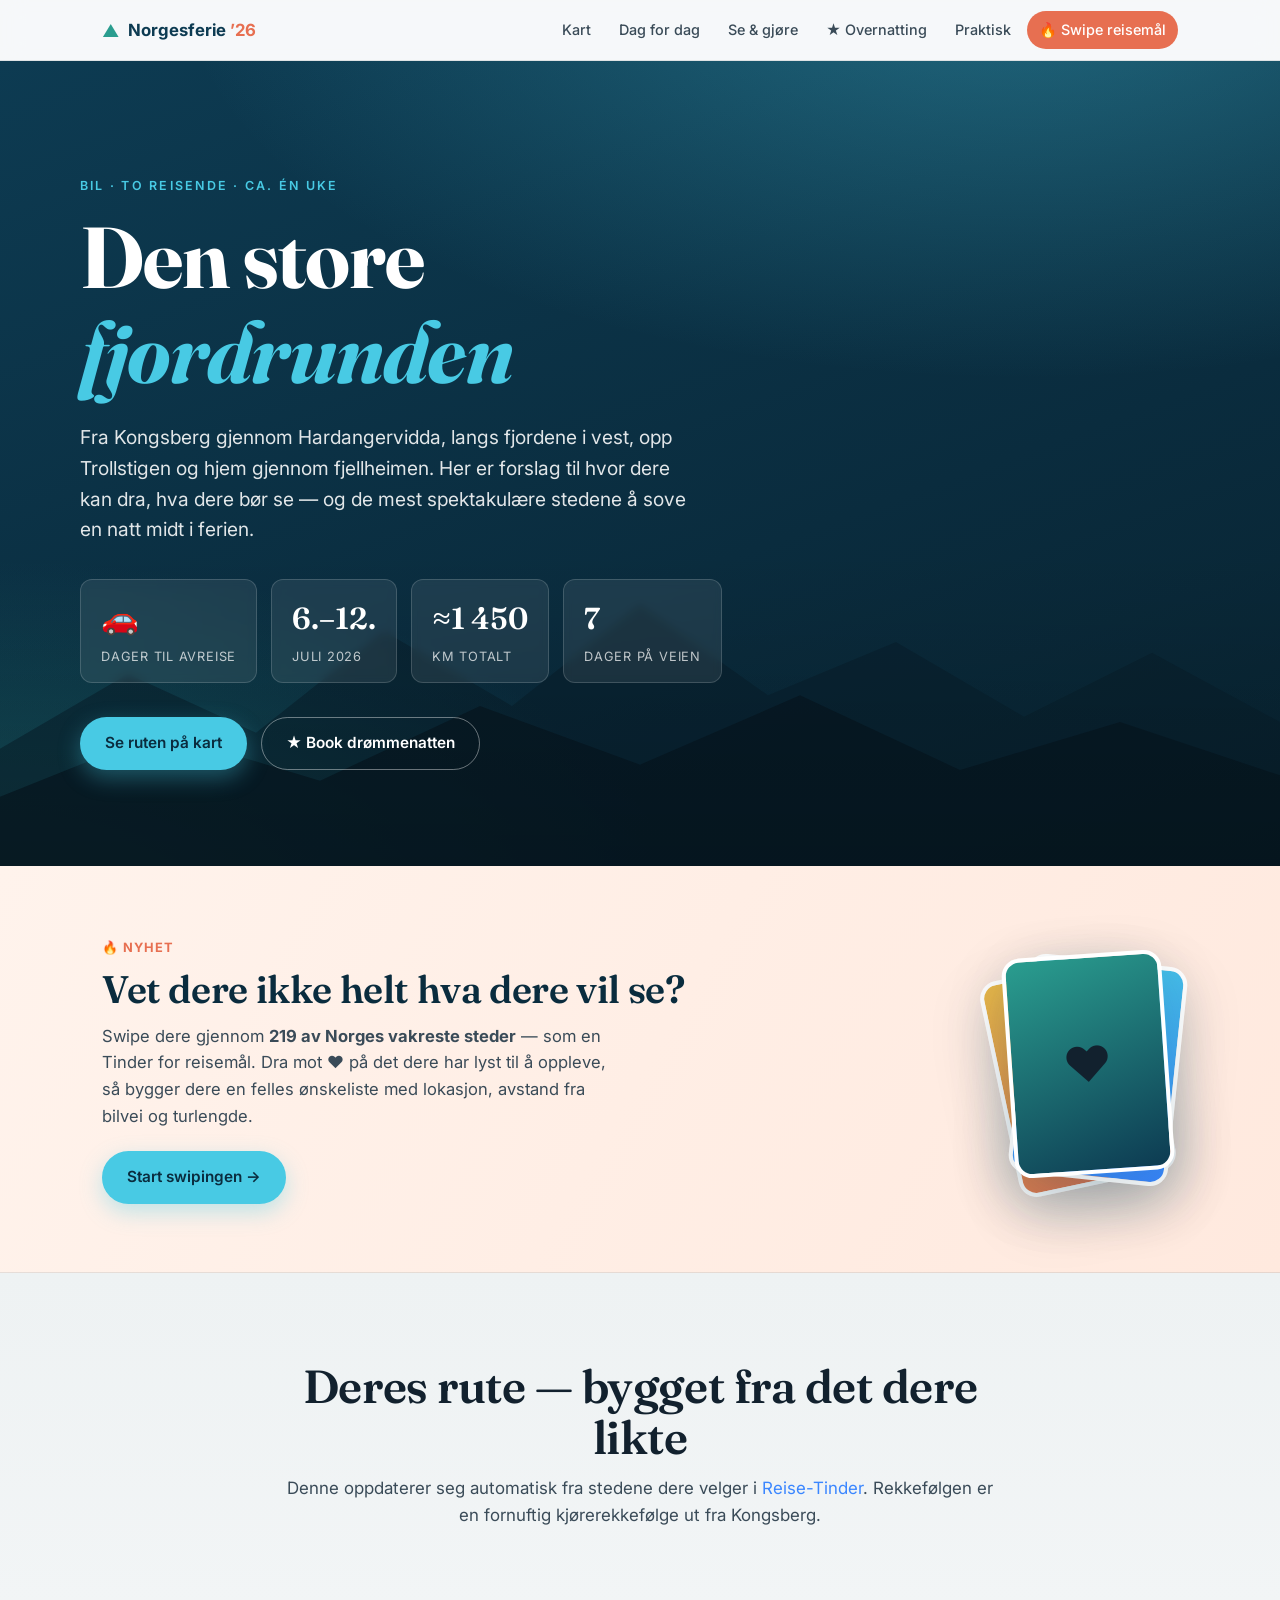
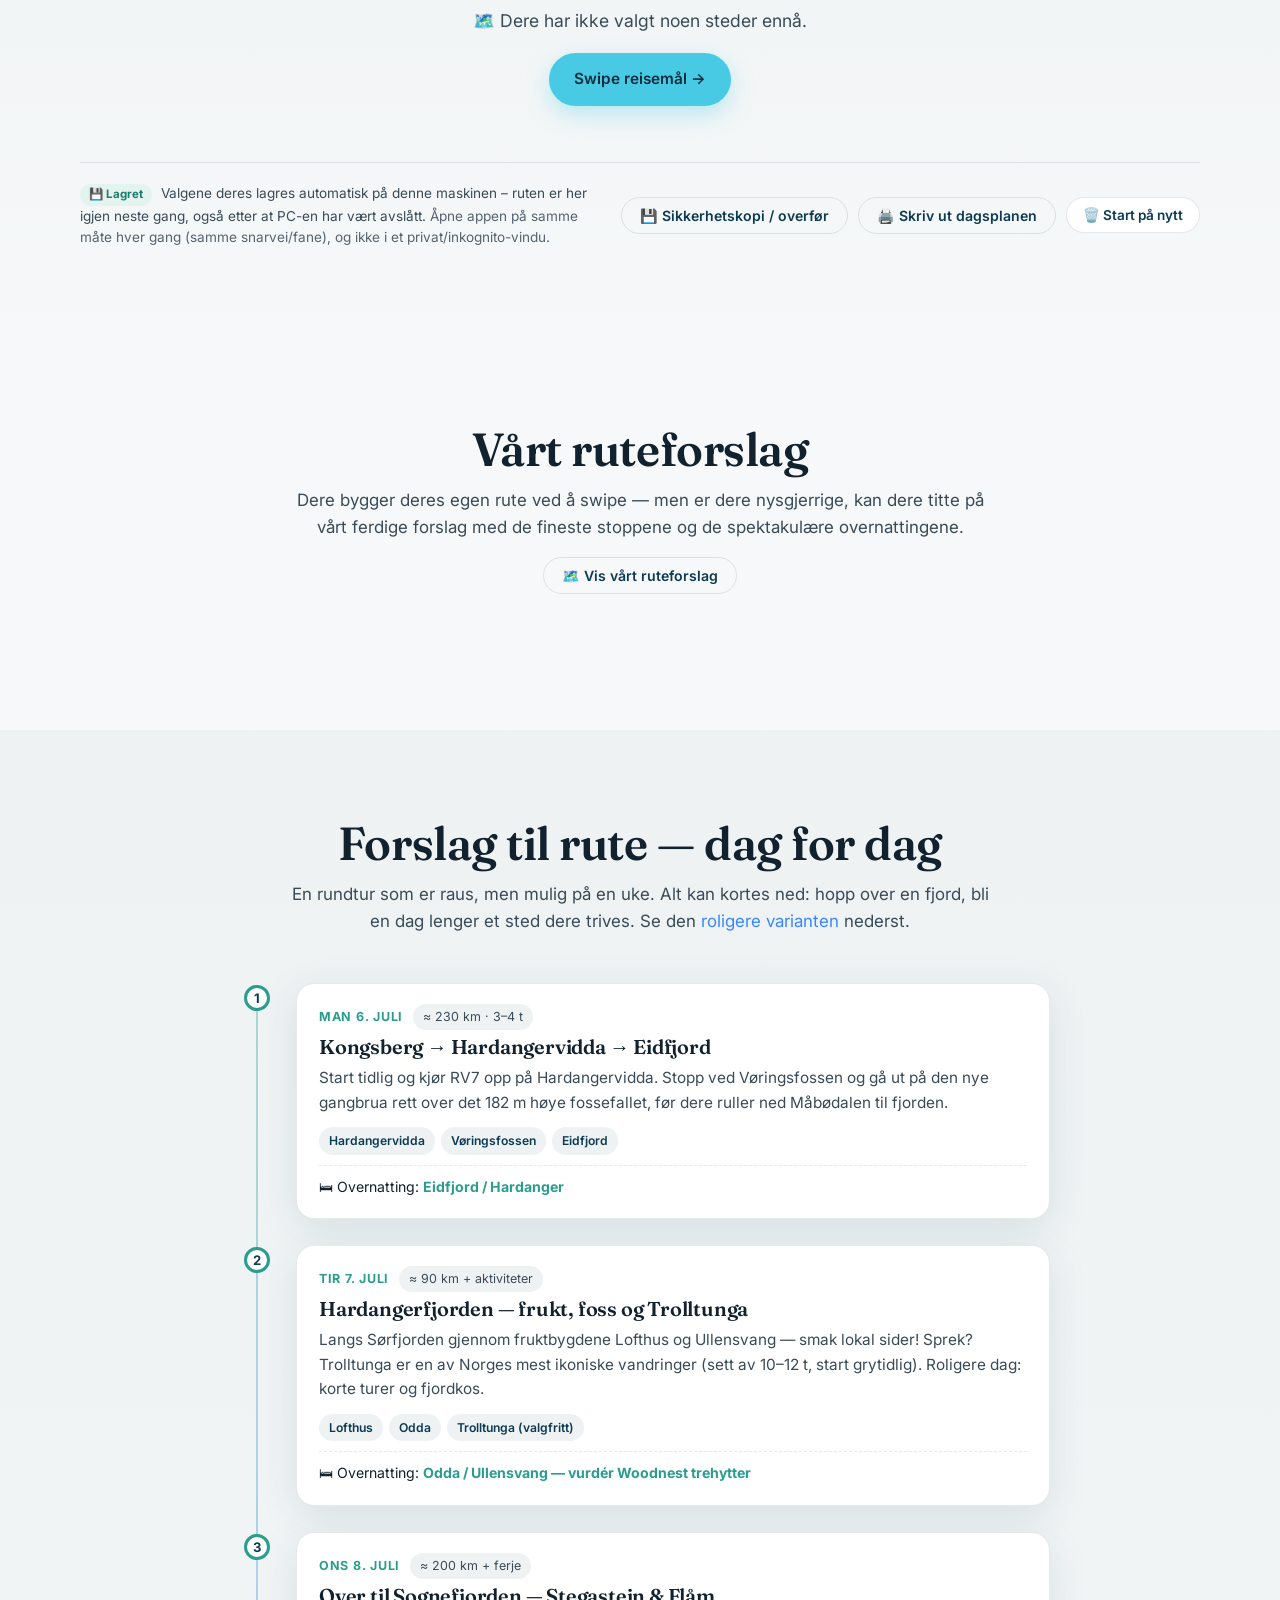
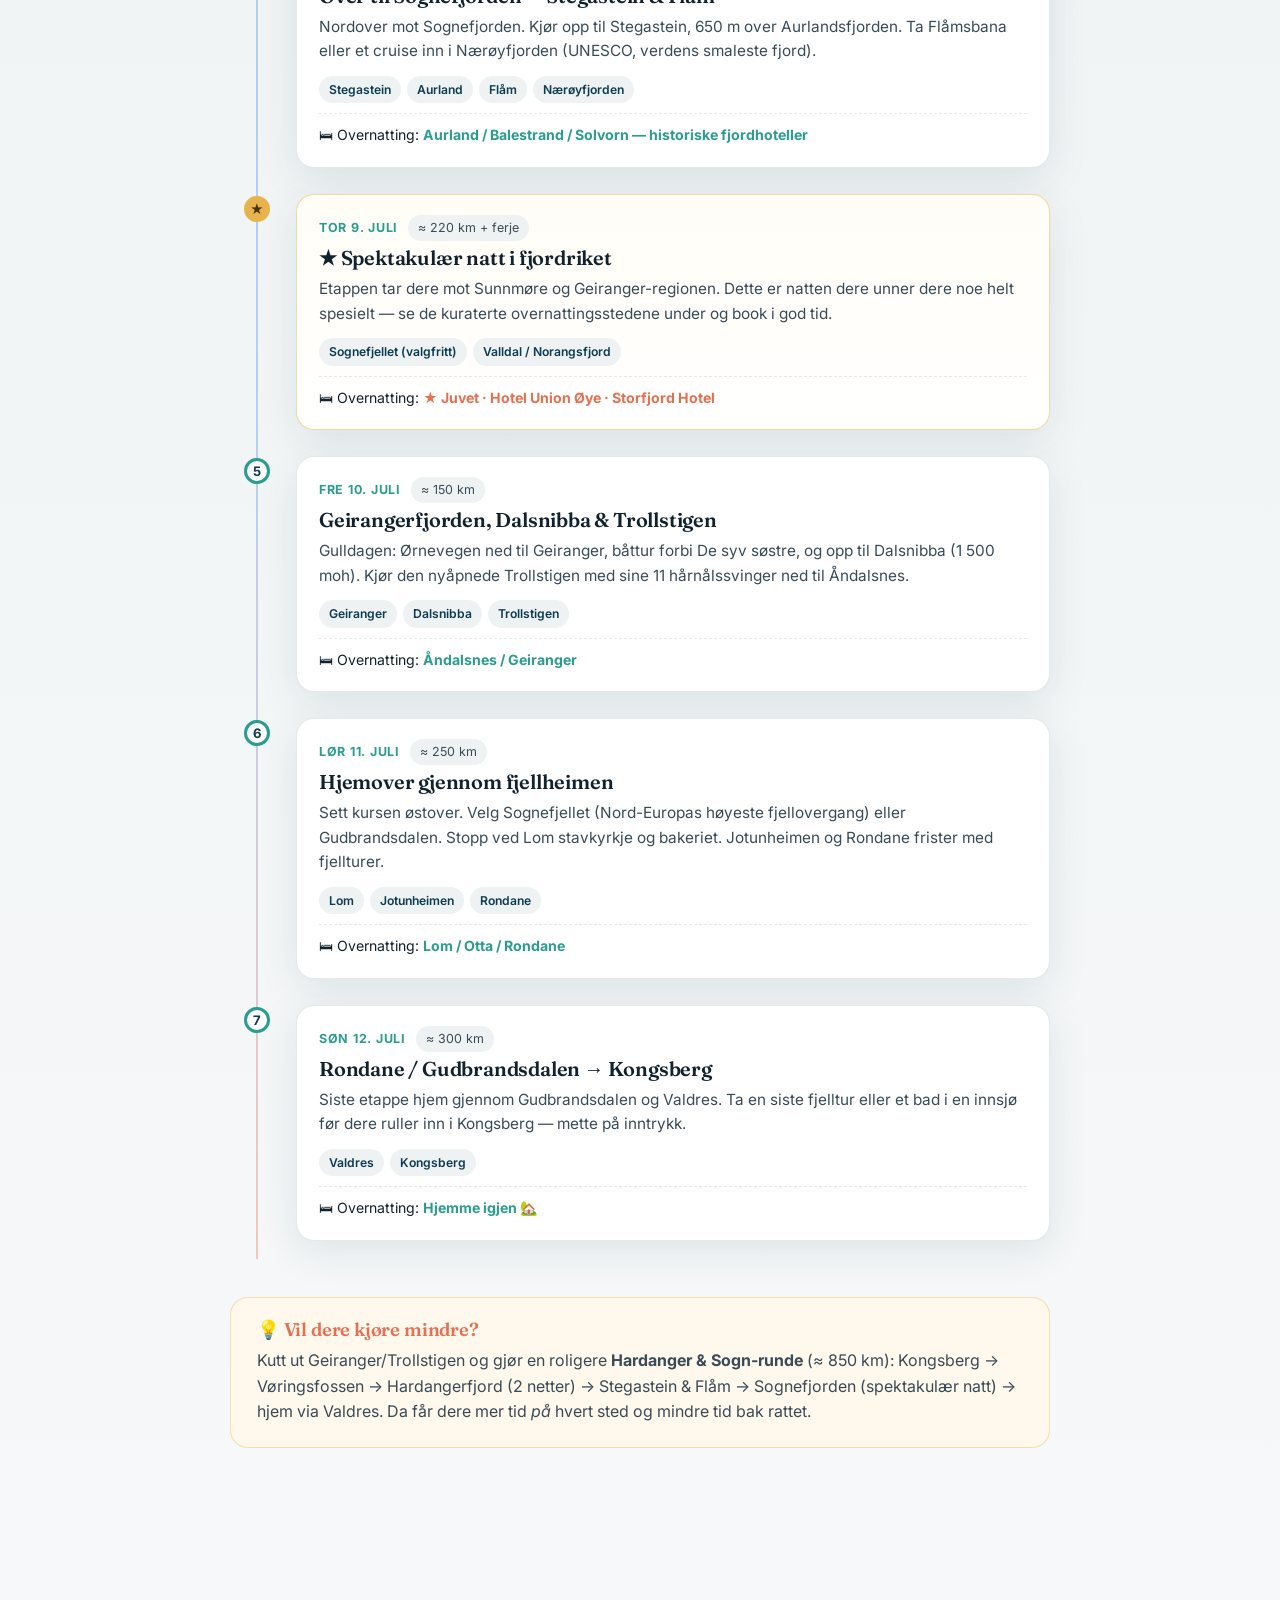
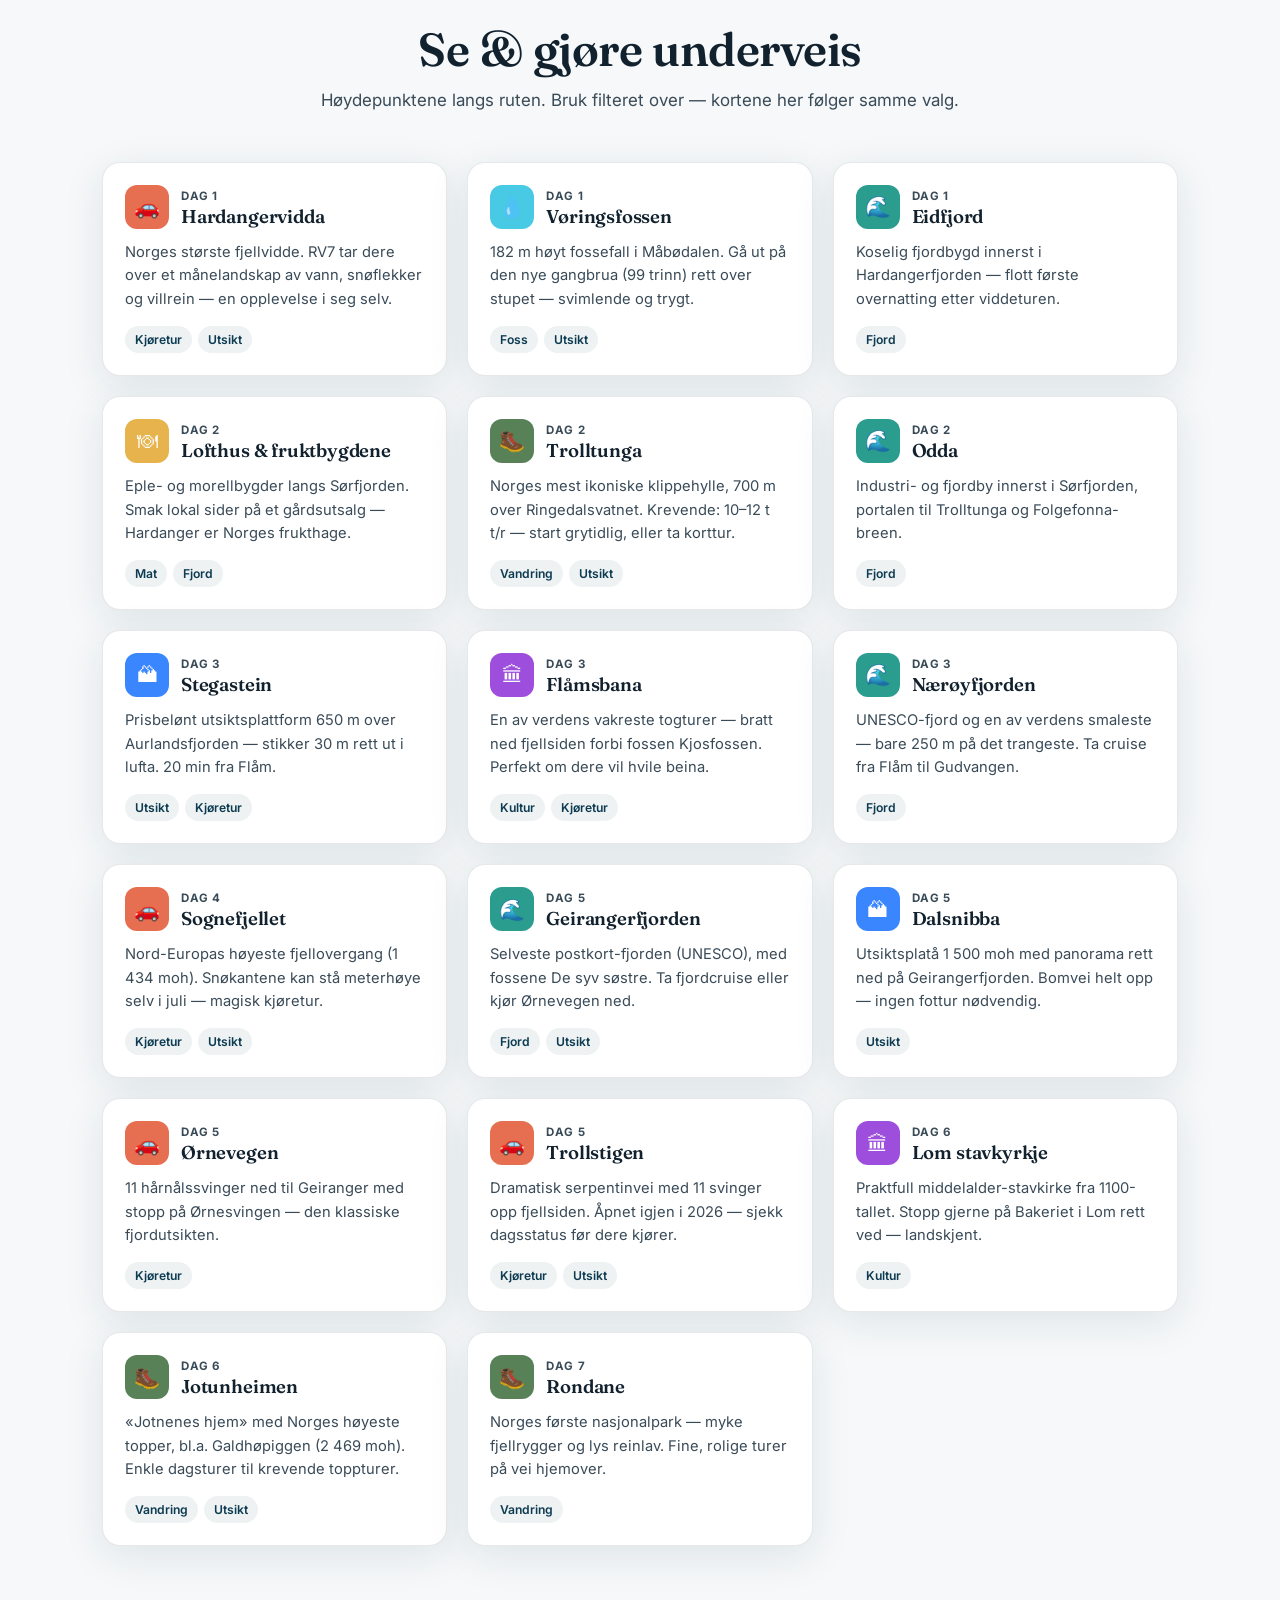
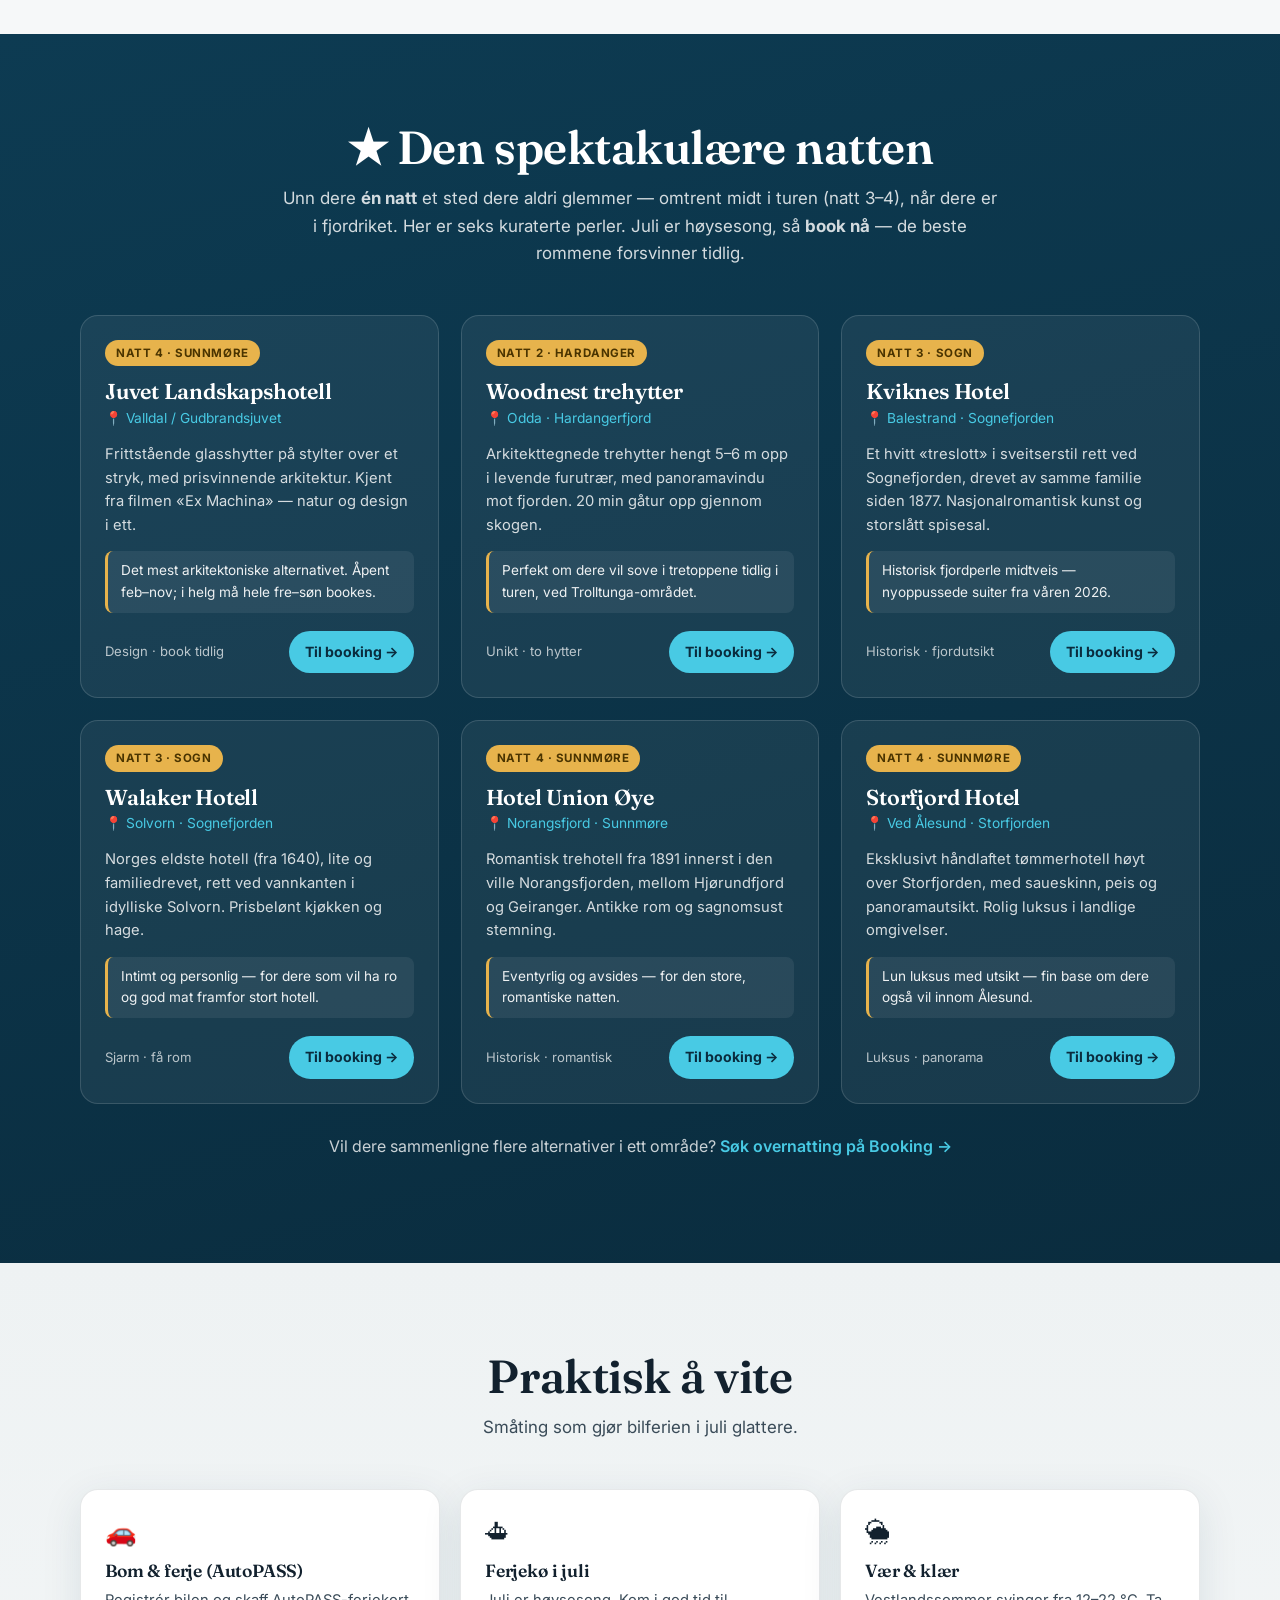
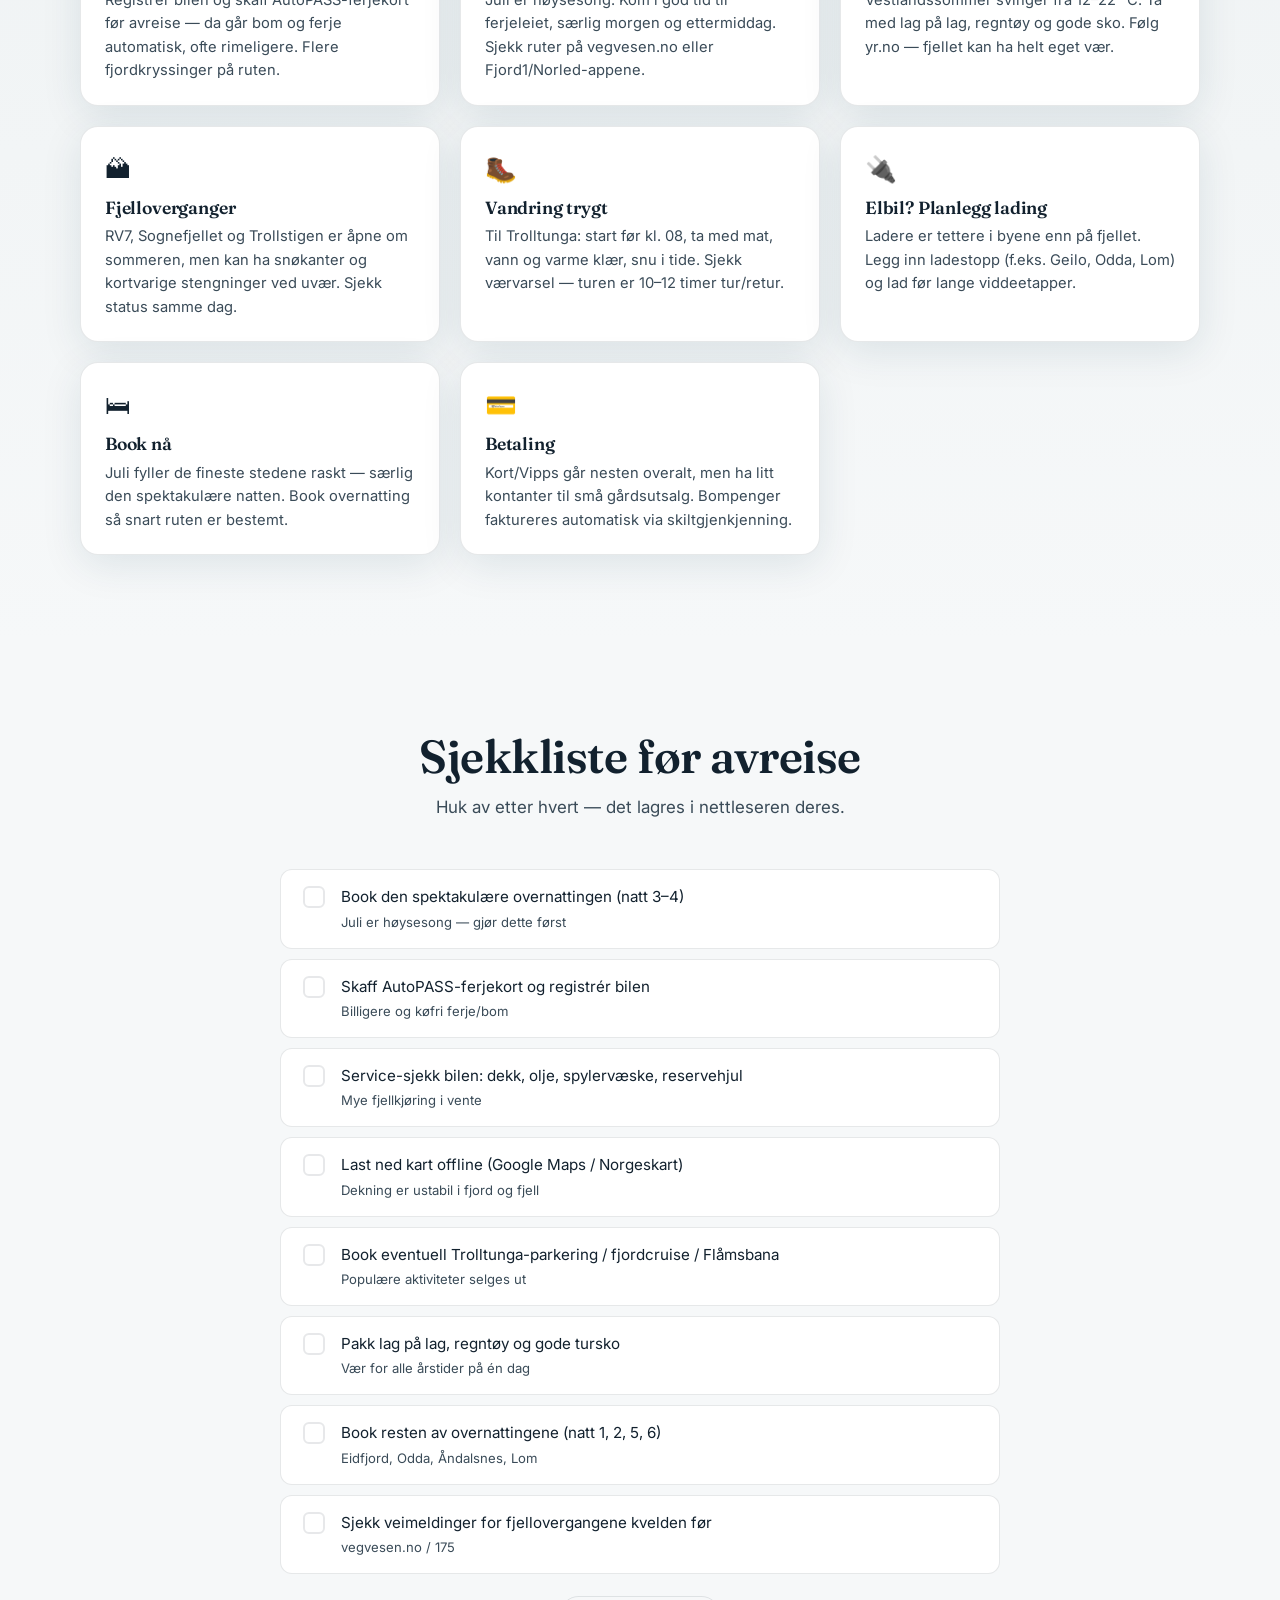
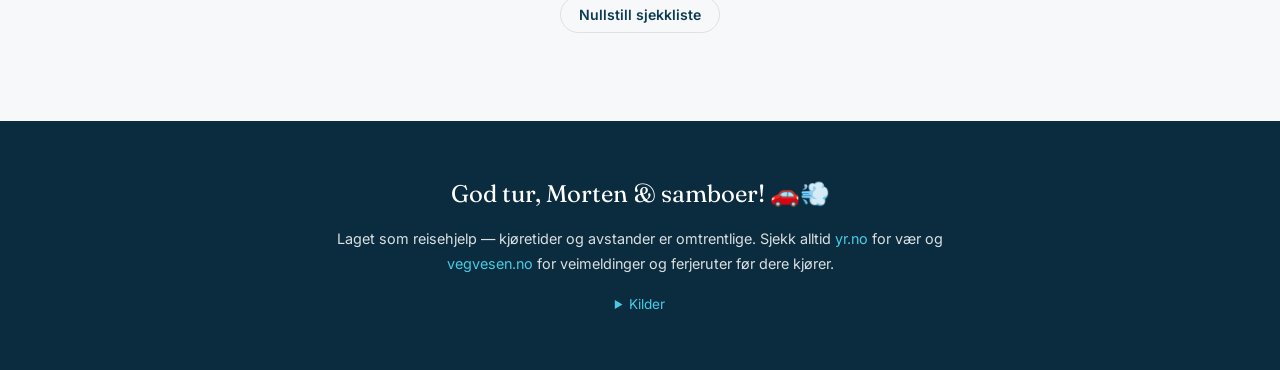
==== commit 82dc2693: "Reiseklar: sikkerhetskopi, datoer + booking per natt, dagsnavigasjon, print - 💾 Sikkerhetskopi/overf" ====
--- a/index.html
+++ b/index.html
@@ -106,7 +106,32 @@
     <div id="vraket-wrap"><!-- «nei»-bunken + fjernede, fylles av JS --></div>
     <div class="lagring">
       <p class="lagring__note"><span class="lagring__badge">💾 Lagret</span> Valgene deres lagres automatisk på denne maskinen – ruten er her igjen neste gang, også etter at PC-en har vært avslått. <span class="lagring__hint">Åpne appen på samme måte hver gang (samme snarvei/fane), og ikke i et privat/inkognito-vindu.</span></p>
-      <button class="reset-btn" id="reset-all">🗑️ Start på nytt</button>
+      <div class="lagring__actions">
+        <button class="btn btn--ghost btn--sm" id="backup-toggle" aria-expanded="false" aria-controls="backup-panel">💾 Sikkerhetskopi / overfør</button>
+        <button class="btn btn--ghost btn--sm" id="print-plan">🖨️ Skriv ut dagsplanen</button>
+        <button class="reset-btn" id="reset-all">🗑️ Start på nytt</button>
+      </div>
+    </div>
+
+    <div class="backup-panel" id="backup-panel" hidden>
+      <div class="backup-col">
+        <h4>💾 Ta sikkerhetskopi / del ruten</h4>
+        <p>Koden inneholder alle valgene deres (ruten, «nei»-bunken, bortvalgte og sjekklisten). Lagre den i et notat som backup – eller send den til den andres telefon/PC og hent den inn der.</p>
+        <textarea id="backup-out" rows="4" readonly spellcheck="false"></textarea>
+        <div class="backup-btns">
+          <button class="btn btn--ghost btn--sm" id="backup-copy">📋 Kopiér koden</button>
+          <button class="btn btn--ghost btn--sm" id="backup-download">⬇️ Last ned som fil</button>
+        </div>
+      </div>
+      <div class="backup-col">
+        <h4>📥 Hent inn valg</h4>
+        <p>Lim inn en kode under. <b>Slå sammen</b> beholder alt dere har og legger til ❤️-stedene fra koden (fint når dere har swipet hver for dere). <b>Erstatt alt</b> overskriver alt med koden.</p>
+        <textarea id="backup-in" rows="4" placeholder="NF26:…" spellcheck="false"></textarea>
+        <div class="backup-btns">
+          <button class="btn btn--ghost btn--sm" id="backup-merge">🤝 Slå sammen</button>
+          <button class="btn btn--ghost btn--sm" id="backup-replace">♻️ Erstatt alt</button>
+        </div>
+      </div>
     </div>
   </section>
 
--- a/styles.css
+++ b/styles.css
@@ -326,12 +326,16 @@
 .myroute-meta a.myroute-nav:hover { background: #d6e4fd; text-decoration: none; }
 
 /* Dagsinndeling i ruten */
-.myroute-day { display: flex; align-items: center; gap: 10px; flex-wrap: wrap; margin: 10px 0 2px; padding: 0 2px; }
+.myroute-day { display: flex; align-items: center; gap: 8px 10px; flex-wrap: wrap; margin: 10px 0 2px; padding: 0 2px; }
 .myroute-list > .myroute-day:first-child { margin-top: 0; }
 .myroute-day__num { font-family: var(--serif); font-weight: 700; font-size: 0.98rem; color: #fff; background: var(--fjord); border-radius: 999px; padding: 4px 14px; }
+.myroute-day__date { font-size: 0.8rem; font-weight: 700; color: var(--teal); }
 .myroute-day__meta { font-size: 0.76rem; font-weight: 600; color: var(--ink-soft); }
+.myroute-day__nav { margin-left: auto; font-size: 0.76rem; font-weight: 700; background: #e8f0fe; color: #2b5cb8; padding: 4px 12px; border-radius: 999px; text-decoration: none; white-space: nowrap; }
+.myroute-day__nav:hover { background: #d6e4fd; text-decoration: none; }
 .myroute-sleep { font-size: 0.8rem; color: var(--ink-soft); padding: 2px 4px 8px; }
 .myroute-sleep b { color: var(--fjord); }
+.myroute-sleep a { font-weight: 700; }
 .myroute-remove { flex: none; margin-left: auto; align-self: center; width: 28px; height: 28px; border-radius: 50%; border: 1px solid var(--line); background: #fff; color: var(--ink-soft); font-size: 0.85rem; line-height: 1; cursor: pointer; display: grid; place-items: center; transition: background .15s, color .15s, border-color .15s, transform .15s; }
 .myroute-remove:hover { background: var(--coral); border-color: var(--coral); color: #fff; transform: scale(1.08); }
 
@@ -411,9 +415,21 @@
 .vraket-reswipe { flex: none; background: var(--fjord); color: #fff; border: none; font-family: var(--sans); font-weight: 700; font-size: 0.86rem; padding: 10px 18px; border-radius: 999px; cursor: pointer; transition: background .15s; }
 .vraket-reswipe:hover { background: var(--fjord-deep); }
 
-/* Lagring / start på nytt */
+/* Lagring / sikkerhetskopi / start på nytt */
 .lagring { display: flex; flex-wrap: wrap; align-items: center; justify-content: space-between; gap: 14px 20px; margin-top: 26px; padding-top: 20px; border-top: 1px solid var(--line); }
 .lagring__note { font-size: 0.85rem; color: var(--ink-soft); margin: 0; flex: 1 1 340px; line-height: 1.55; }
+.lagring__actions { display: flex; flex-wrap: wrap; align-items: center; gap: 10px; }
+
+/* Sikkerhetskopi-panel */
+.backup-panel { margin-top: 18px; display: grid; grid-template-columns: 1fr 1fr; gap: 18px; }
+.backup-panel[hidden] { display: none; }
+.backup-col { background: var(--white); border: 1px solid var(--line); border-radius: var(--radius); padding: 18px 20px; box-shadow: var(--shadow); }
+.backup-col h4 { margin: 0 0 8px; font-family: var(--serif); font-size: 1.05rem; color: var(--fjord); }
+.backup-col p { margin: 0 0 12px; font-size: 0.85rem; color: var(--ink-soft); line-height: 1.5; }
+.backup-col textarea { width: 100%; box-sizing: border-box; font-family: ui-monospace, SFMono-Regular, Menlo, monospace; font-size: 0.72rem; color: var(--ink); background: var(--paper-2); border: 1px solid var(--line); border-radius: 10px; padding: 10px 12px; resize: vertical; word-break: break-all; }
+.backup-col textarea:focus { outline: 2px solid var(--teal); border-color: var(--teal); }
+.backup-btns { display: flex; flex-wrap: wrap; gap: 8px; margin-top: 10px; }
+@media (max-width: 720px) { .backup-panel { grid-template-columns: 1fr; } }
 .lagring__badge { display: inline-block; background: #e3f3ee; color: #1c7c6b; font-weight: 700; font-size: 0.72rem; padding: 2px 9px; border-radius: 999px; margin-right: 5px; }
 .lagring__hint { opacity: 0.85; }
 .reset-btn { flex: none; background: #fff; color: var(--fjord); border: 1px solid var(--line); font-family: var(--sans); font-weight: 600; font-size: 0.85rem; padding: 9px 16px; border-radius: 999px; cursor: pointer; transition: background .15s, color .15s, border-color .15s; }
@@ -440,3 +456,23 @@
   .fact__num { font-size: 1.5rem; }
   .btn { width: 100%; justify-content: center; }
 }
+
+/* ===== Print: kun deres dagsplan ===== */
+@media print {
+  .nav, .hero, .promo, #kart, #rute, #severdigheter, #overnatting, #praktisk, #sjekkliste, .footer,
+  #vraket-wrap, .lagring, .backup-panel, .myroute-map, .myroute-photo, .myroute-remove,
+  .myroute-day__nav, .myroute-meta a.myroute-nav, .u-noprint, #minrute .btn, .route-toast, .lightbox,
+  #reset-checklist { display: none !important; }
+  body { background: #fff; color: #000; }
+  .section--tint { background: none; }
+  #minrute.section { padding: 0 0 20px; }
+  .section__head { margin-bottom: 14px; }
+  .section__head p { display: none; }
+  .myroute-grid { display: block; }
+  .myroute-list { max-height: none; overflow: visible; padding: 0; }
+  .myroute-item { box-shadow: none; border: 1px solid #bbb; break-inside: avoid; page-break-inside: avoid; }
+  .myroute-day { break-after: avoid-page; page-break-after: avoid; }
+  .myroute-day__num { background: #000 !important; color: #fff !important; -webkit-print-color-adjust: exact; print-color-adjust: exact; }
+  .myroute-foot { border-top: 1px solid #bbb; }
+  .myroute-note--time { background: none; border: 1px solid #bbb; }
+}
